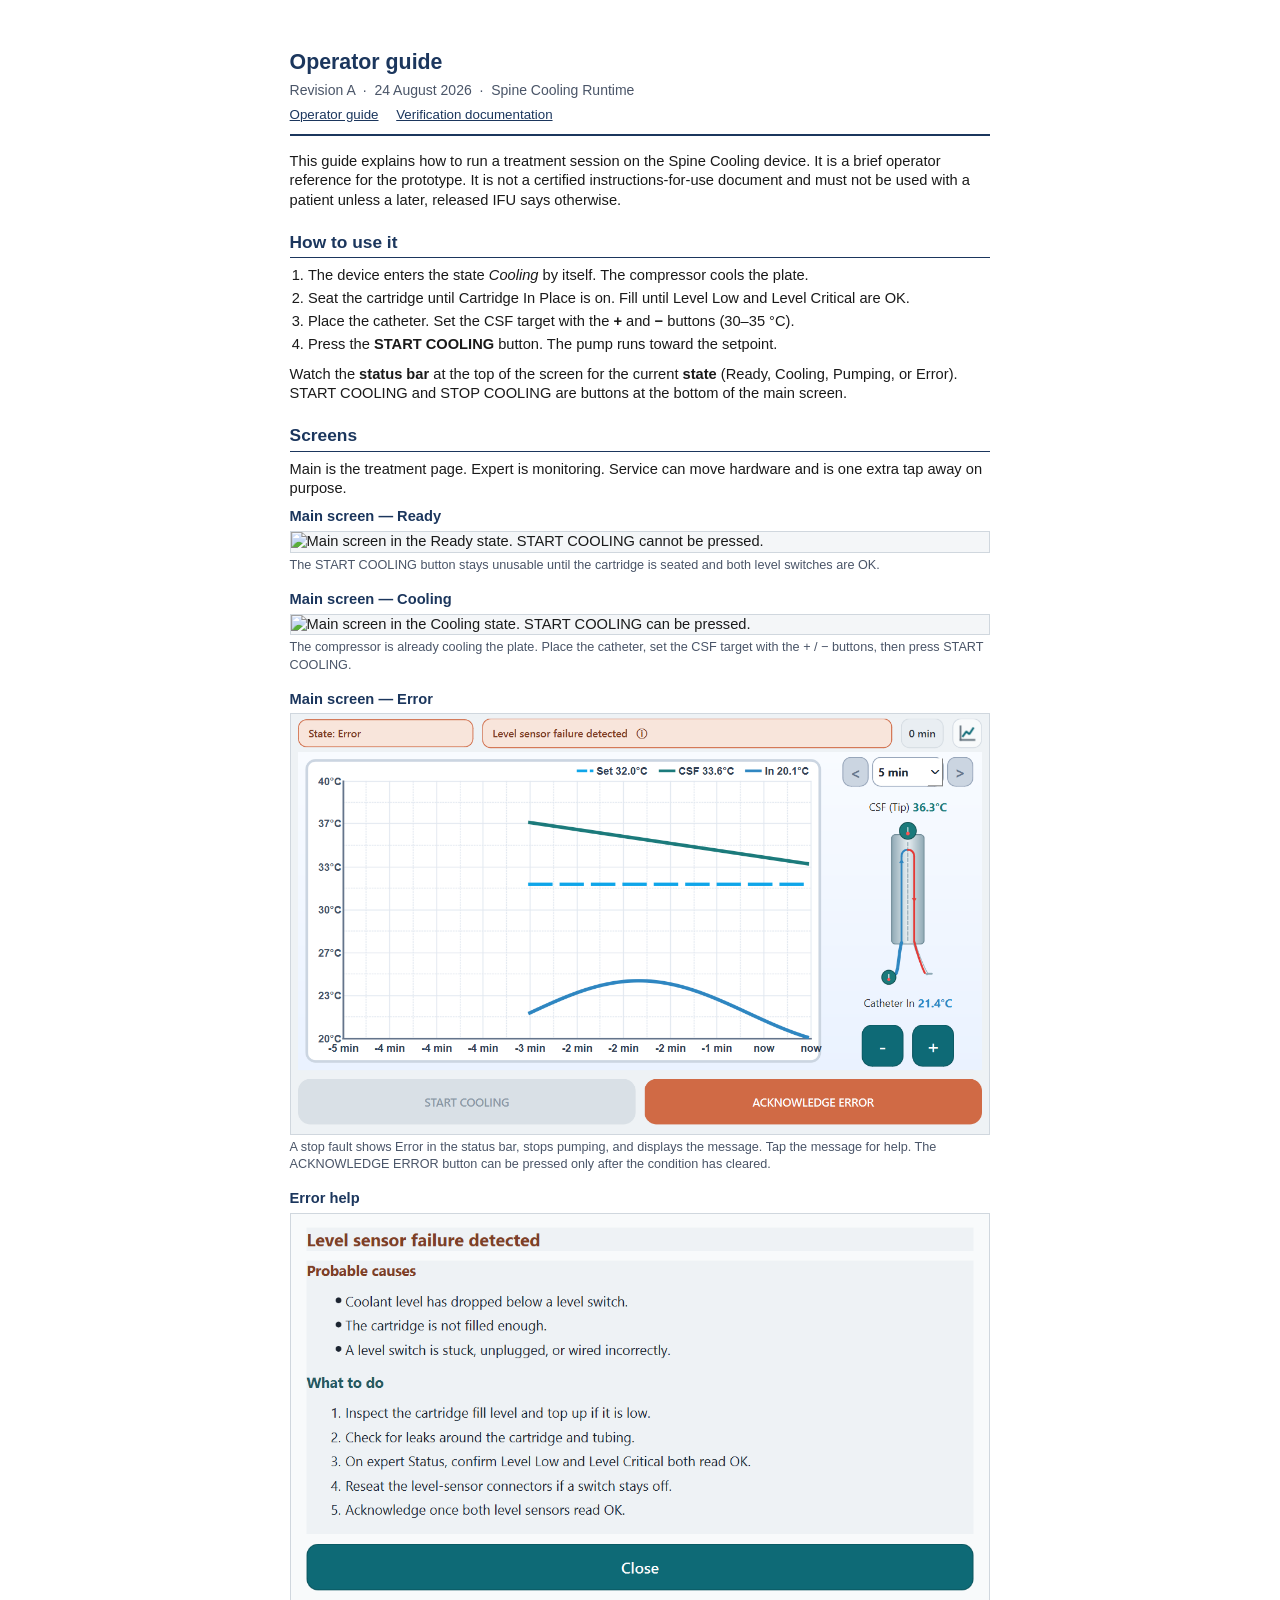
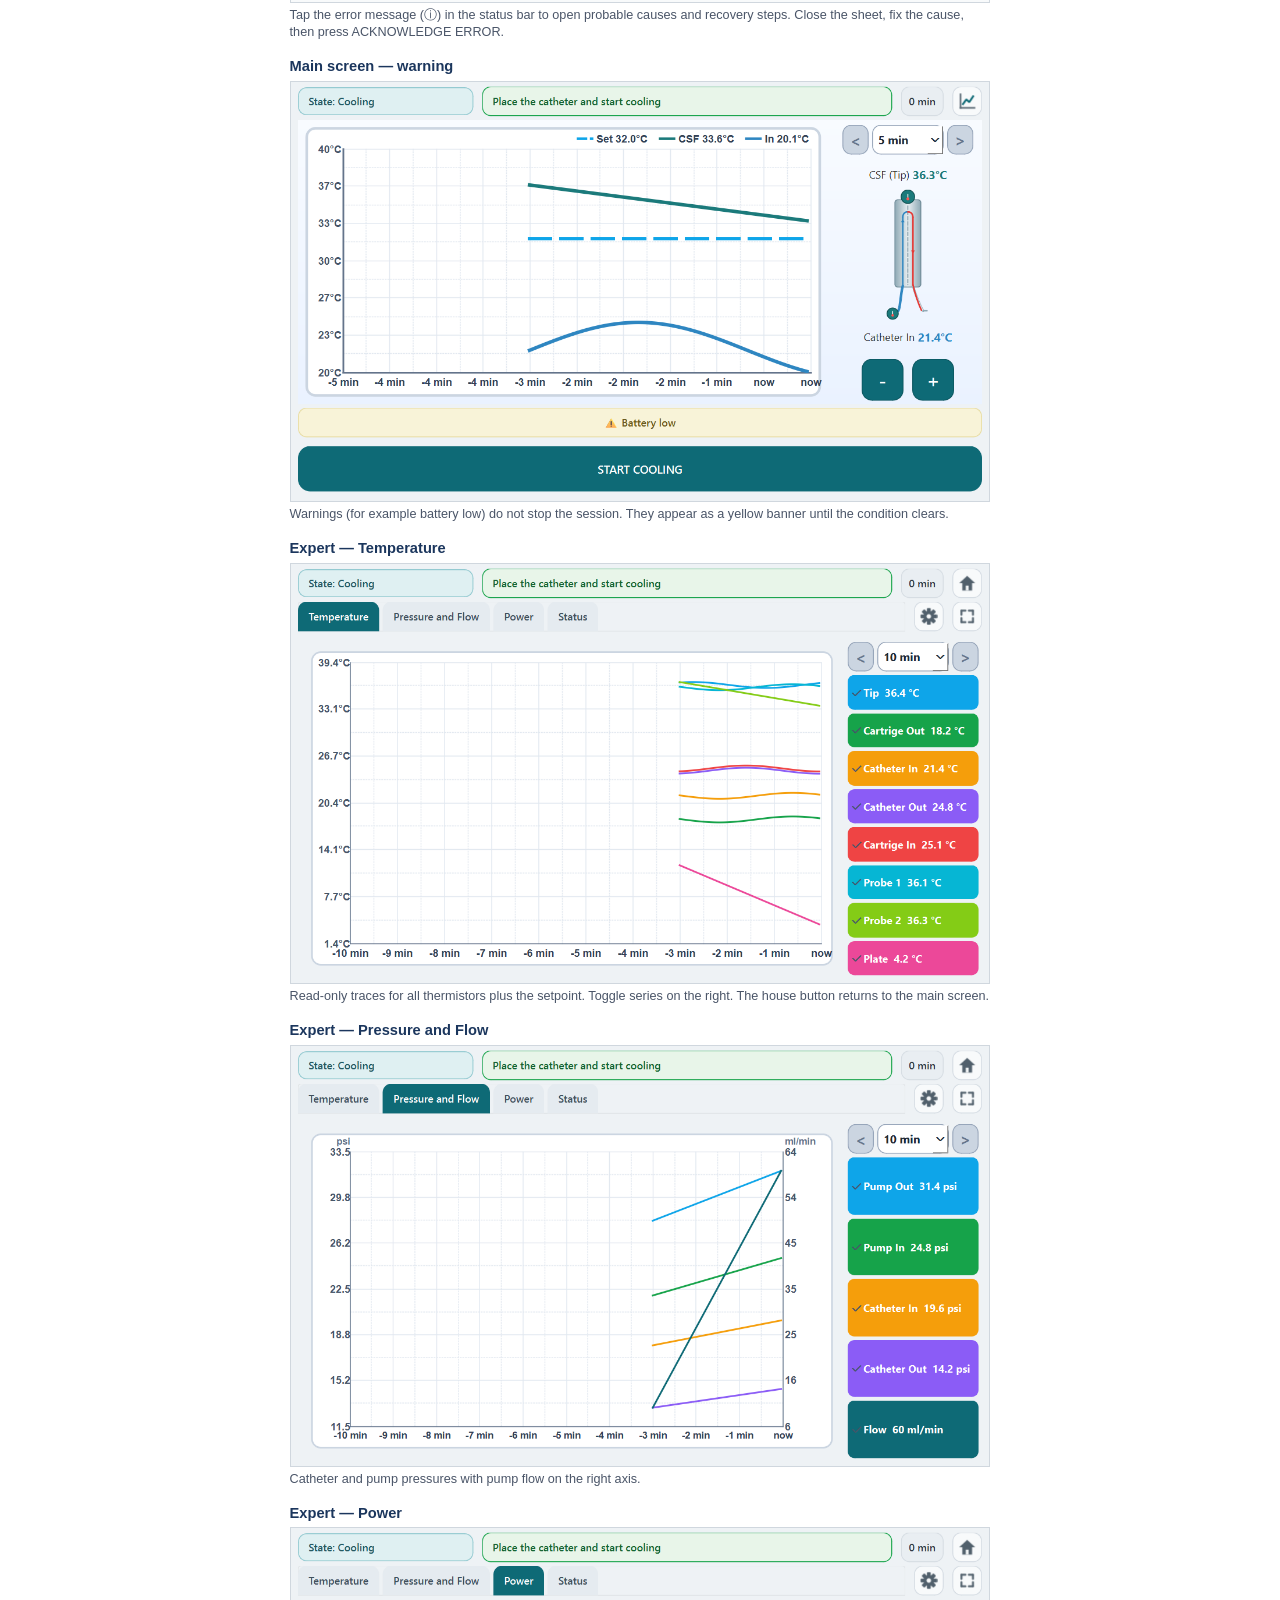
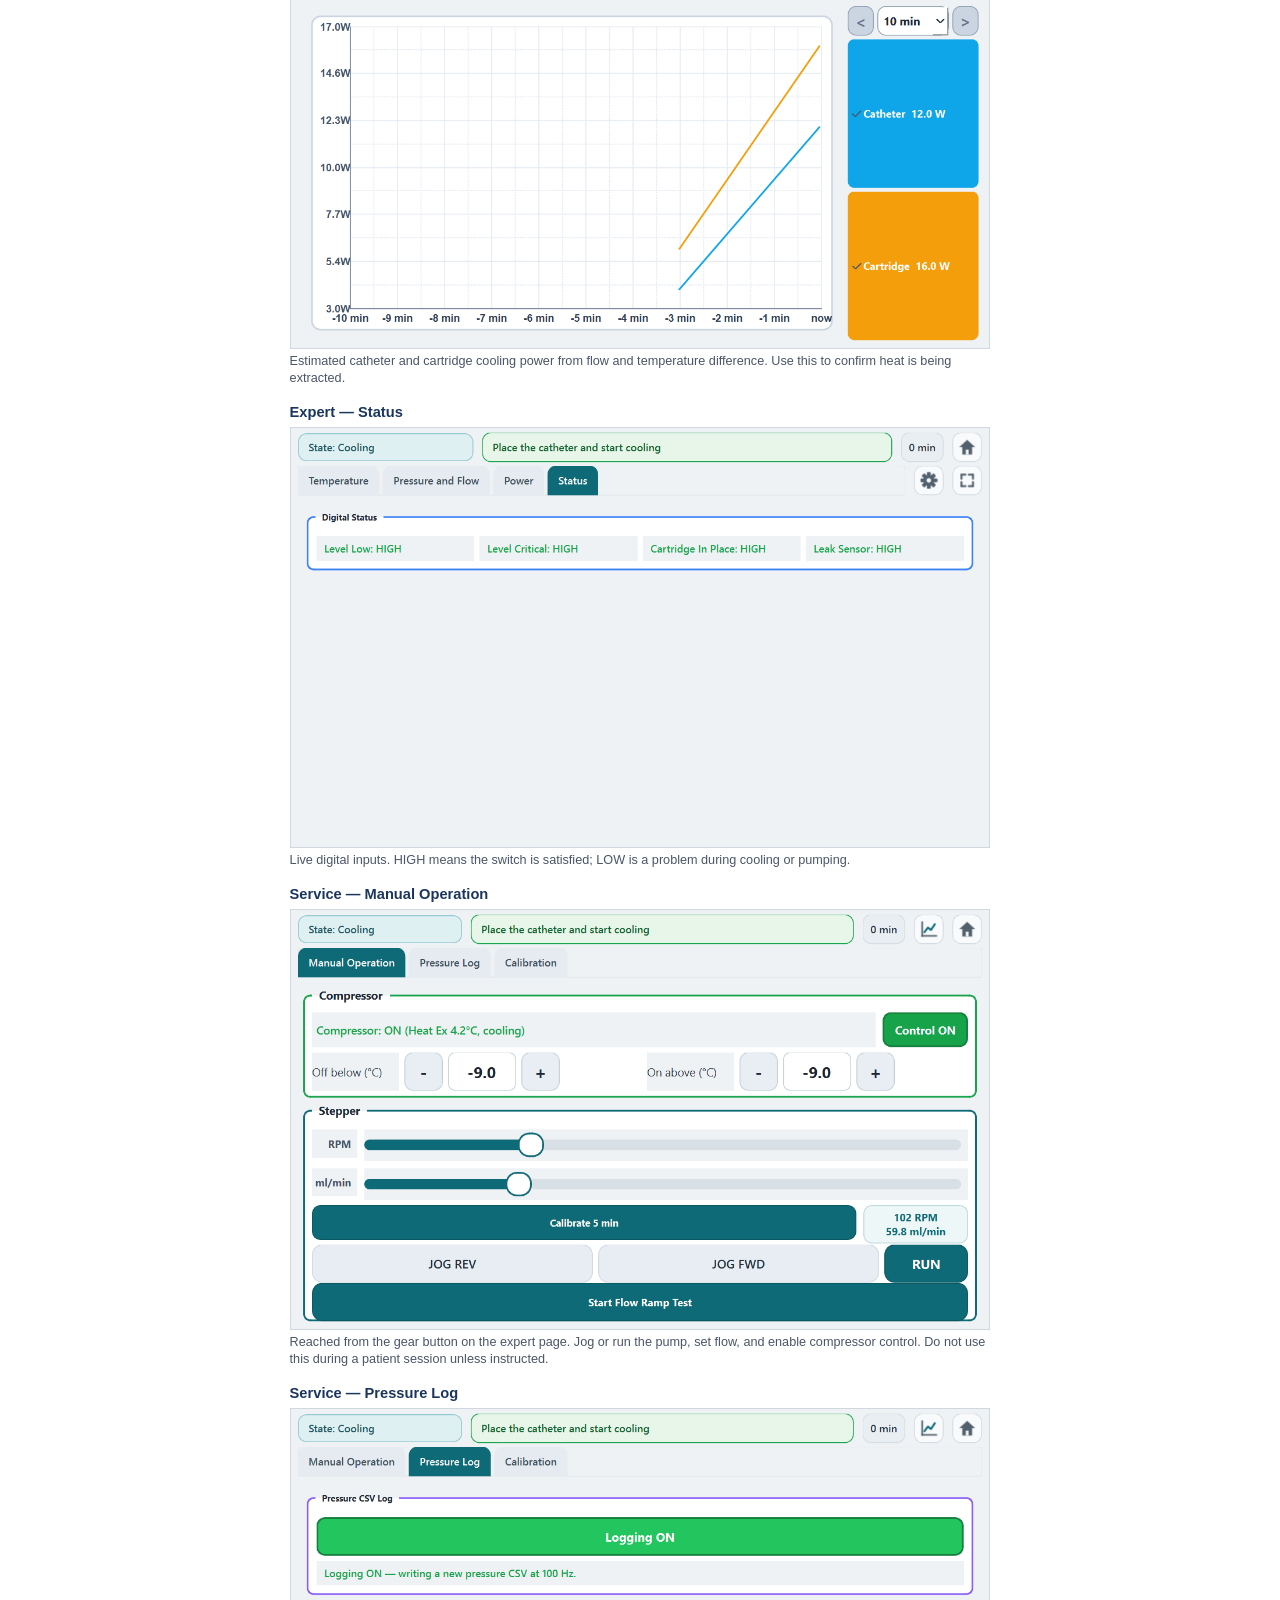
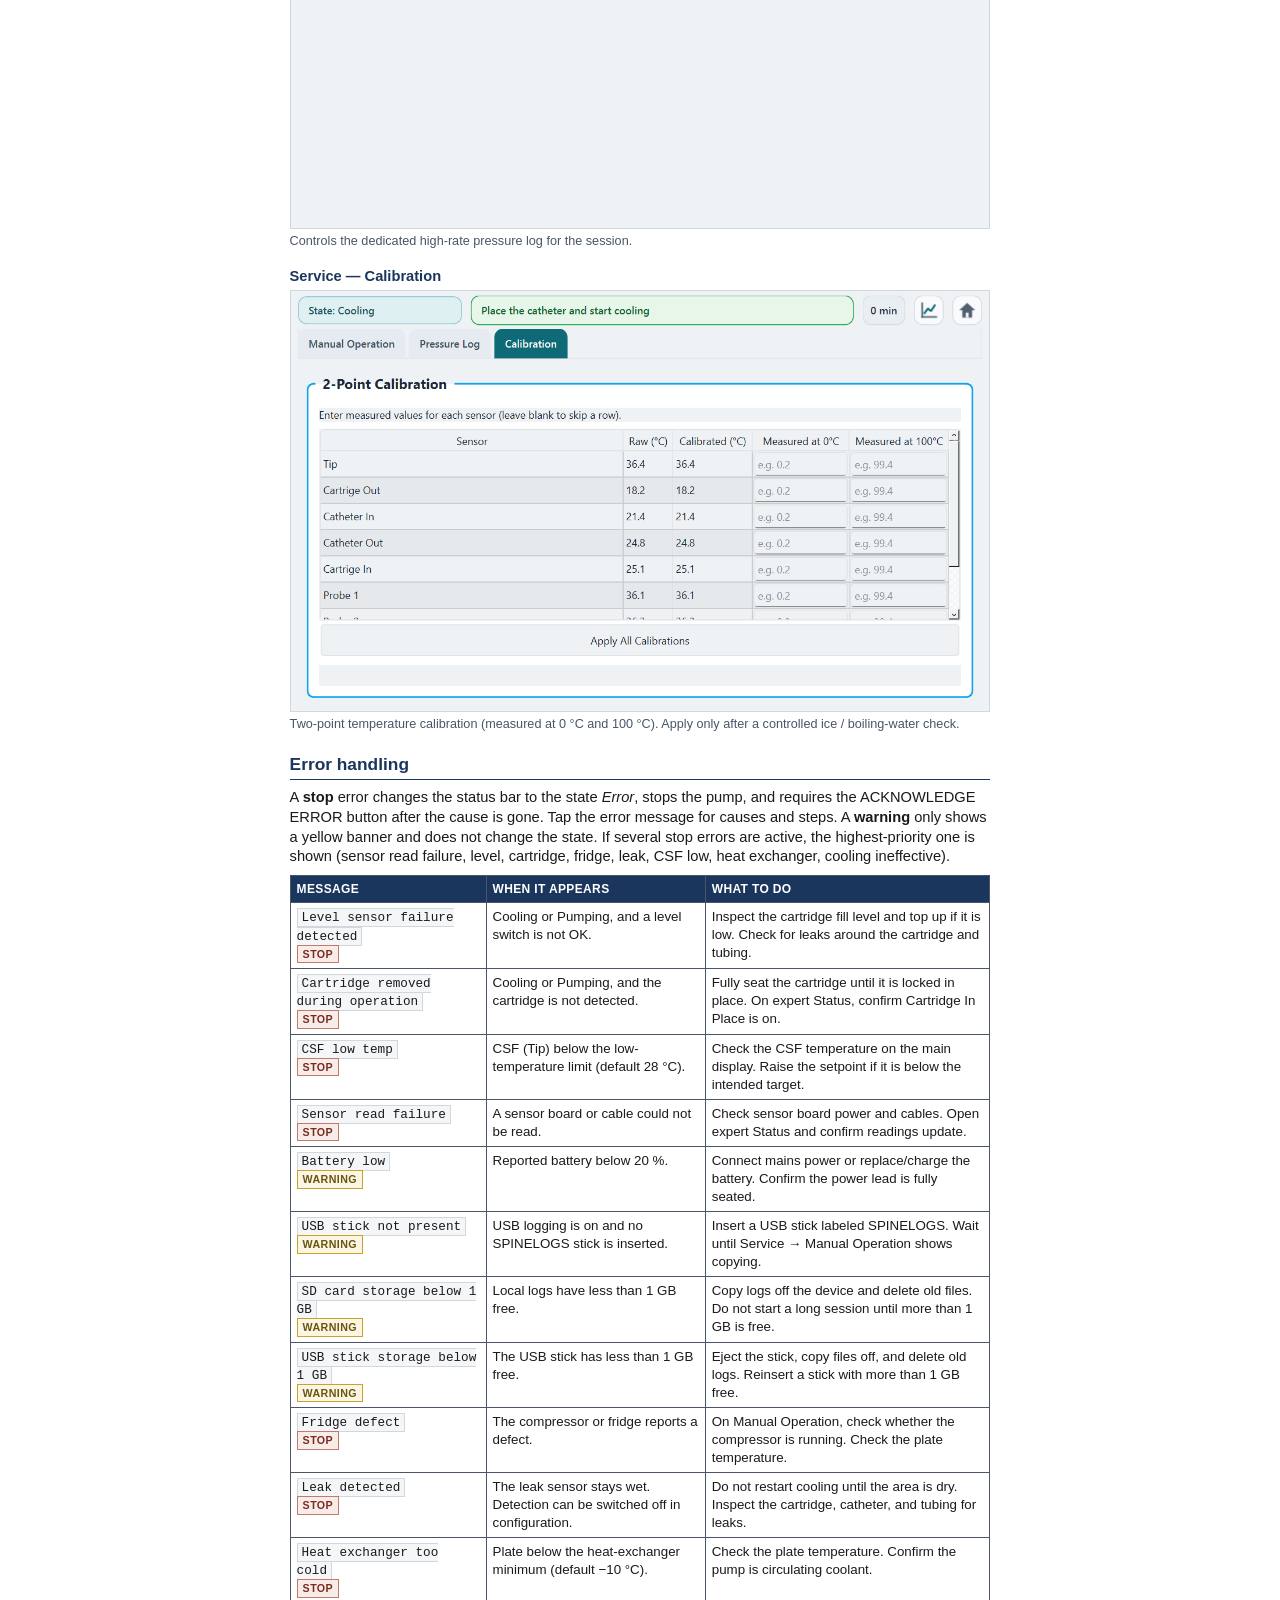
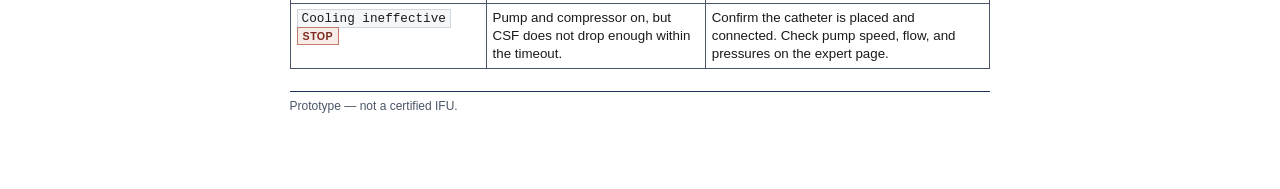
==== docs/Spine_Cooling_Operator_Guide.html @ f0c042fb "add user guide and verification test descibtion" ====
<!DOCTYPE html>
<html lang="en">
<head>
  <meta charset="utf-8" />
  <title>Operator guide — Spine Cooling Runtime</title>
  <link rel="stylesheet" href="docs.css" />
</head>
<body>
<div class="sheet">

<header>
  <h1>Operator guide</h1>
  <p>Revision A &nbsp;·&nbsp; 24 August 2026 &nbsp;·&nbsp; Spine Cooling Runtime</p>
  <nav class="docs">
    <a href="Spine_Cooling_Operator_Guide.html">Operator guide</a>
    <a href="verification/Verification_Protocol.html">Verification documentation</a>
  </nav>
</header>

<p>
  This guide explains how to run a treatment session on the Spine Cooling device.
  It is a brief operator reference for the prototype. It is not a certified instructions-for-use
  document and must not be used with a patient unless a later, released IFU says otherwise.
</p>

<h2>How to use it</h2>
<ol>
  <li>The device enters the state <em>Cooling</em> by itself. The compressor cools the plate.</li>
  <li>Seat the cartridge until Cartridge In Place is on. Fill until Level Low and Level Critical are OK.</li>
  <li>Place the catheter. Set the CSF target with the <strong>+</strong> and <strong>−</strong> buttons (30–35 °C).</li>
  <li>Press the <strong>START COOLING</strong> button. The pump runs toward the setpoint.</li>
</ol>
<p>
  Watch the <strong>status bar</strong> at the top of the screen for the current <strong>state</strong>
  (Ready, Cooling, Pumping, or Error). START COOLING and STOP COOLING are buttons at the bottom of the
  main screen.
</p>

<h2>Screens</h2>
<p>
  Main is the treatment page. Expert is monitoring. Service can move hardware and is one extra tap
  away on purpose.
</p>

<figure>
  <p class="shot-title">Main screen — Ready</p>
  <img src="screenshots/01_main_ready.png" alt="Main screen in the Ready state. START COOLING cannot be pressed." />
  <figcaption>The START COOLING button stays unusable until the cartridge is seated and both level switches are OK.</figcaption>
</figure>

<figure>
  <p class="shot-title">Main screen — Cooling</p>
  <img src="screenshots/02_main_cooling.png" alt="Main screen in the Cooling state. START COOLING can be pressed." />
  <figcaption>The compressor is already cooling the plate. Place the catheter, set the CSF target with the + / − buttons, then press START COOLING.</figcaption>
</figure>

<figure>
  <p class="shot-title">Main screen — Error</p>
  <img src="screenshots/03_main_error.png" alt="Main screen in the Error state with ACKNOWLEDGE ERROR button." />
  <figcaption>A stop fault shows Error in the status bar, stops pumping, and displays the message. Tap the message for help. The ACKNOWLEDGE ERROR button can be pressed only after the condition has cleared.</figcaption>
</figure>

<figure>
  <p class="shot-title">Error help</p>
  <img src="screenshots/04_error_help.png" alt="Help window listing probable causes and recovery steps." />
  <figcaption>Tap the error message (ⓘ) in the status bar to open probable causes and recovery steps. Close the sheet, fix the cause, then press ACKNOWLEDGE ERROR.</figcaption>
</figure>

<figure>
  <p class="shot-title">Main screen — warning</p>
  <img src="screenshots/05_main_warning.png" alt="Main screen in Cooling with a Battery low warning banner." />
  <figcaption>Warnings (for example battery low) do not stop the session. They appear as a yellow banner until the condition clears.</figcaption>
</figure>

<figure>
  <p class="shot-title">Expert — Temperature</p>
  <img src="screenshots/06_expert_temperature.png" alt="Expert Temperature tab with thermistor traces." />
  <figcaption>Read-only traces for all thermistors plus the setpoint. Toggle series on the right. The house button returns to the main screen.</figcaption>
</figure>

<figure>
  <p class="shot-title">Expert — Pressure and Flow</p>
  <img src="screenshots/07_expert_pressure.png" alt="Expert Pressure and Flow tab." />
  <figcaption>Catheter and pump pressures with pump flow on the right axis.</figcaption>
</figure>

<figure>
  <p class="shot-title">Expert — Power</p>
  <img src="screenshots/08_expert_power.png" alt="Expert Power tab showing catheter and cartridge watts." />
  <figcaption>Estimated catheter and cartridge cooling power from flow and temperature difference. Use this to confirm heat is being extracted.</figcaption>
</figure>

<figure>
  <p class="shot-title">Expert — Status</p>
  <img src="screenshots/09_expert_status.png" alt="Expert Status tab with digital inputs all HIGH." />
  <figcaption>Live digital inputs. HIGH means the switch is satisfied; LOW is a problem during cooling or pumping.</figcaption>
</figure>

<figure>
  <p class="shot-title">Service — Manual Operation</p>
  <img src="screenshots/10_service_manual.png" alt="Service Manual Operation tab with compressor and pump controls." />
  <figcaption>Reached from the gear button on the expert page. Jog or run the pump, set flow, and enable compressor control. Do not use this during a patient session unless instructed.</figcaption>
</figure>

<figure>
  <p class="shot-title">Service — Pressure Log</p>
  <img src="screenshots/11_service_pressure_log.png" alt="Service Pressure Log tab showing logging on." />
  <figcaption>Controls the dedicated high-rate pressure log for the session.</figcaption>
</figure>

<figure>
  <p class="shot-title">Service — Calibration</p>
  <img src="screenshots/12_service_calibration.png" alt="Service Calibration tab with two-point temperature table." />
  <figcaption>Two-point temperature calibration (measured at 0 °C and 100 °C). Apply only after a controlled ice / boiling-water check.</figcaption>
</figure>

<h2>Error handling</h2>
<p>
  A <strong>stop</strong> error changes the status bar to the state <em>Error</em>, stops the pump,
  and requires the ACKNOWLEDGE ERROR button after the cause is gone. Tap the error message for
  causes and steps. A <strong>warning</strong> only shows a yellow banner and does not change the
  state. If several stop errors are active, the highest-priority one is shown (sensor read failure,
  level, cartridge, fridge, leak, CSF low, heat exchanger, cooling ineffective).
</p>

<table>
  <thead>
    <tr>
      <th style="width:28%">Message</th>
      <th>When it appears</th>
      <th>What to do</th>
    </tr>
  </thead>
  <tbody>
    <tr>
      <td><span class="msg">Level sensor failure detected</span><br /><span class="badge stop">STOP</span></td>
      <td>Cooling or Pumping, and a level switch is not OK.</td>
      <td>Inspect the cartridge fill level and top up if it is low. Check for leaks around the cartridge and tubing.</td>
    </tr>
    <tr>
      <td><span class="msg">Cartridge removed during operation</span><br /><span class="badge stop">STOP</span></td>
      <td>Cooling or Pumping, and the cartridge is not detected.</td>
      <td>Fully seat the cartridge until it is locked in place. On expert Status, confirm Cartridge In Place is on.</td>
    </tr>
    <tr>
      <td><span class="msg">CSF low temp</span><br /><span class="badge stop">STOP</span></td>
      <td>CSF (Tip) below the low-temperature limit (default 28 °C).</td>
      <td>Check the CSF temperature on the main display. Raise the setpoint if it is below the intended target.</td>
    </tr>
    <tr>
      <td><span class="msg">Sensor read failure</span><br /><span class="badge stop">STOP</span></td>
      <td>A sensor board or cable could not be read.</td>
      <td>Check sensor board power and cables. Open expert Status and confirm readings update.</td>
    </tr>
    <tr>
      <td><span class="msg">Battery low</span><br /><span class="badge warn">WARNING</span></td>
      <td>Reported battery below 20 %.</td>
      <td>Connect mains power or replace/charge the battery. Confirm the power lead is fully seated.</td>
    </tr>
    <tr>
      <td><span class="msg">USB stick not present</span><br /><span class="badge warn">WARNING</span></td>
      <td>USB logging is on and no SPINELOGS stick is inserted.</td>
      <td>Insert a USB stick labeled SPINELOGS. Wait until Service → Manual Operation shows copying.</td>
    </tr>
    <tr>
      <td><span class="msg">SD card storage below 1 GB</span><br /><span class="badge warn">WARNING</span></td>
      <td>Local logs have less than 1 GB free.</td>
      <td>Copy logs off the device and delete old files. Do not start a long session until more than 1 GB is free.</td>
    </tr>
    <tr>
      <td><span class="msg">USB stick storage below 1 GB</span><br /><span class="badge warn">WARNING</span></td>
      <td>The USB stick has less than 1 GB free.</td>
      <td>Eject the stick, copy files off, and delete old logs. Reinsert a stick with more than 1 GB free.</td>
    </tr>
    <tr>
      <td><span class="msg">Fridge defect</span><br /><span class="badge stop">STOP</span></td>
      <td>The compressor or fridge reports a defect.</td>
      <td>On Manual Operation, check whether the compressor is running. Check the plate temperature.</td>
    </tr>
    <tr>
      <td><span class="msg">Leak detected</span><br /><span class="badge stop">STOP</span></td>
      <td>The leak sensor stays wet. Detection can be switched off in configuration.</td>
      <td>Do not restart cooling until the area is dry. Inspect the cartridge, catheter, and tubing for leaks.</td>
    </tr>
    <tr>
      <td><span class="msg">Heat exchanger too cold</span><br /><span class="badge stop">STOP</span></td>
      <td>Plate below the heat-exchanger minimum (default −10 °C).</td>
      <td>Check the plate temperature. Confirm the pump is circulating coolant.</td>
    </tr>
    <tr>
      <td><span class="msg">Cooling ineffective</span><br /><span class="badge stop">STOP</span></td>
      <td>Pump and compressor on, but CSF does not drop enough within the timeout.</td>
      <td>Confirm the catheter is placed and connected. Check pump speed, flow, and pressures on the expert page.</td>
    </tr>
  </tbody>
</table>

<p class="foot">Prototype — not a certified IFU.</p>

</div>
</body>
</html>
---- docs/docs.css ----
:root {
  --navy: #1b365d;
  --line: #4a5568;
  --wash: #f4f6f8;
  --muted: #4a5568;
  --rule: #d0d7de;
}

* { box-sizing: border-box; }

html, body {
  margin: 0;
  padding: 0;
  color: #1a1a1a;
  font-family: "Calibri", "Segoe UI", Arial, Helvetica, sans-serif;
  font-size: 11pt;
  line-height: 1.35;
  background: #fff;
}

.sheet {
  max-width: 8.5in;
  margin: 0 auto;
  padding: 0.5in 0.6in 0.7in;
}

header {
  border-bottom: 2px solid var(--navy);
  padding-bottom: 10px;
  margin-bottom: 16px;
}

header h1 {
  margin: 0 0 4px;
  font-size: 16pt;
  color: var(--navy);
  font-weight: 700;
}

header p { margin: 0; color: var(--muted); font-size: 10.5pt; }

nav.docs {
  margin: 6px 0 0;
  font-size: 10pt;
}

nav.docs a { margin-right: 14px; }

h2 {
  color: var(--navy);
  font-size: 13pt;
  border-bottom: 1px solid var(--navy);
  padding-bottom: 3px;
  margin: 20px 0 8px;
  page-break-after: avoid;
}

h2.case { page-break-before: always; }

h3 {
  color: var(--navy);
  font-size: 11.5pt;
  margin: 14px 0 6px;
  page-break-after: avoid;
}

p { margin: 0 0 8px; }
ul, ol { margin: 0 0 10px; padding-left: 1.25em; }
li { margin-bottom: 3px; }
a { color: var(--navy); }

table {
  width: 100%;
  border-collapse: collapse;
  margin: 0 0 12px;
  font-size: 10pt;
}

th, td {
  border: 1px solid var(--line);
  padding: 5px 6px;
  vertical-align: top;
  text-align: left;
}

th {
  background: var(--navy);
  color: #fff;
  font-weight: 600;
  font-size: 9pt;
  text-transform: uppercase;
  letter-spacing: 0.03em;
}

tr { page-break-inside: avoid; }

.box {
  display: inline-block;
  width: 11px;
  height: 11px;
  border: 1.4px solid #1a1a1a;
  margin: 0 3px -1px 0;
  background: #fff;
}

.pf { white-space: nowrap; }
.pf .box { margin-left: 8px; }
.pf .box:first-child { margin-left: 0; }

.mono, .msg {
  font-family: "Consolas", "Courier New", monospace;
  font-size: 9.5pt;
}

.msg {
  background: var(--wash);
  padding: 1px 4px;
  border: 1px solid var(--rule);
}

.meta {
  display: grid;
  grid-template-columns: 1fr 1fr;
  border: 1px solid var(--line);
  margin-bottom: 12px;
}

.meta label {
  display: grid;
  grid-template-columns: 1.4in 1fr;
  border-bottom: 1px solid var(--rule);
  font-size: 10pt;
}

.meta label:nth-last-child(-n+2) { border-bottom: 0; }

.meta span {
  background: var(--wash);
  padding: 5px 7px;
  font-weight: 600;
  color: var(--navy);
  border-right: 1px solid var(--rule);
}

.meta i {
  font-style: normal;
  padding: 5px 7px;
  min-height: 1.5em;
}

.sig {
  display: grid;
  grid-template-columns: 1.5fr 0.8fr 1.1fr;
  gap: 16px;
  margin-top: 8px;
}

.sig .line {
  border-top: 1px solid #1a1a1a;
  margin-top: 28px;
  padding-top: 4px;
  font-size: 9pt;
  color: var(--muted);
}

.lines {
  border: 1px solid var(--line);
  min-height: 2.6em;
  margin-bottom: 12px;
}

figure {
  margin: 0 0 16px;
  page-break-inside: avoid;
}

figure img {
  display: block;
  width: 100%;
  height: auto;
  border: 1px solid var(--rule);
  background: var(--wash);
}

figcaption {
  color: var(--muted);
  font-size: 9.5pt;
  margin-top: 4px;
}

.shot-title {
  color: var(--navy);
  font-size: 11pt;
  font-weight: 700;
  margin: 0 0 4px;
}

.badge {
  display: inline-block;
  font-size: 8pt;
  font-weight: 700;
  letter-spacing: 0.04em;
  padding: 1px 5px;
  border: 1px solid var(--line);
  color: var(--navy);
  background: var(--wash);
}

.badge.stop {
  color: #7a2a1f;
  border-color: #c47a6a;
  background: #f8ece9;
}

.badge.warn {
  color: #6b5410;
  border-color: #c9a227;
  background: #fbf6e4;
}

.foot {
  margin-top: 22px;
  border-top: 1px solid var(--navy);
  padding-top: 6px;
  font-size: 9pt;
  color: var(--muted);
}

@media print {
  .sheet { max-width: none; padding: 0; }
  a { color: inherit; }
  nav.docs { display: none; }
  h2, h3, figure { page-break-after: avoid; }
  h2.case { page-break-before: always; }
}

@page {
  size: letter;
  margin: 0.6in;
}
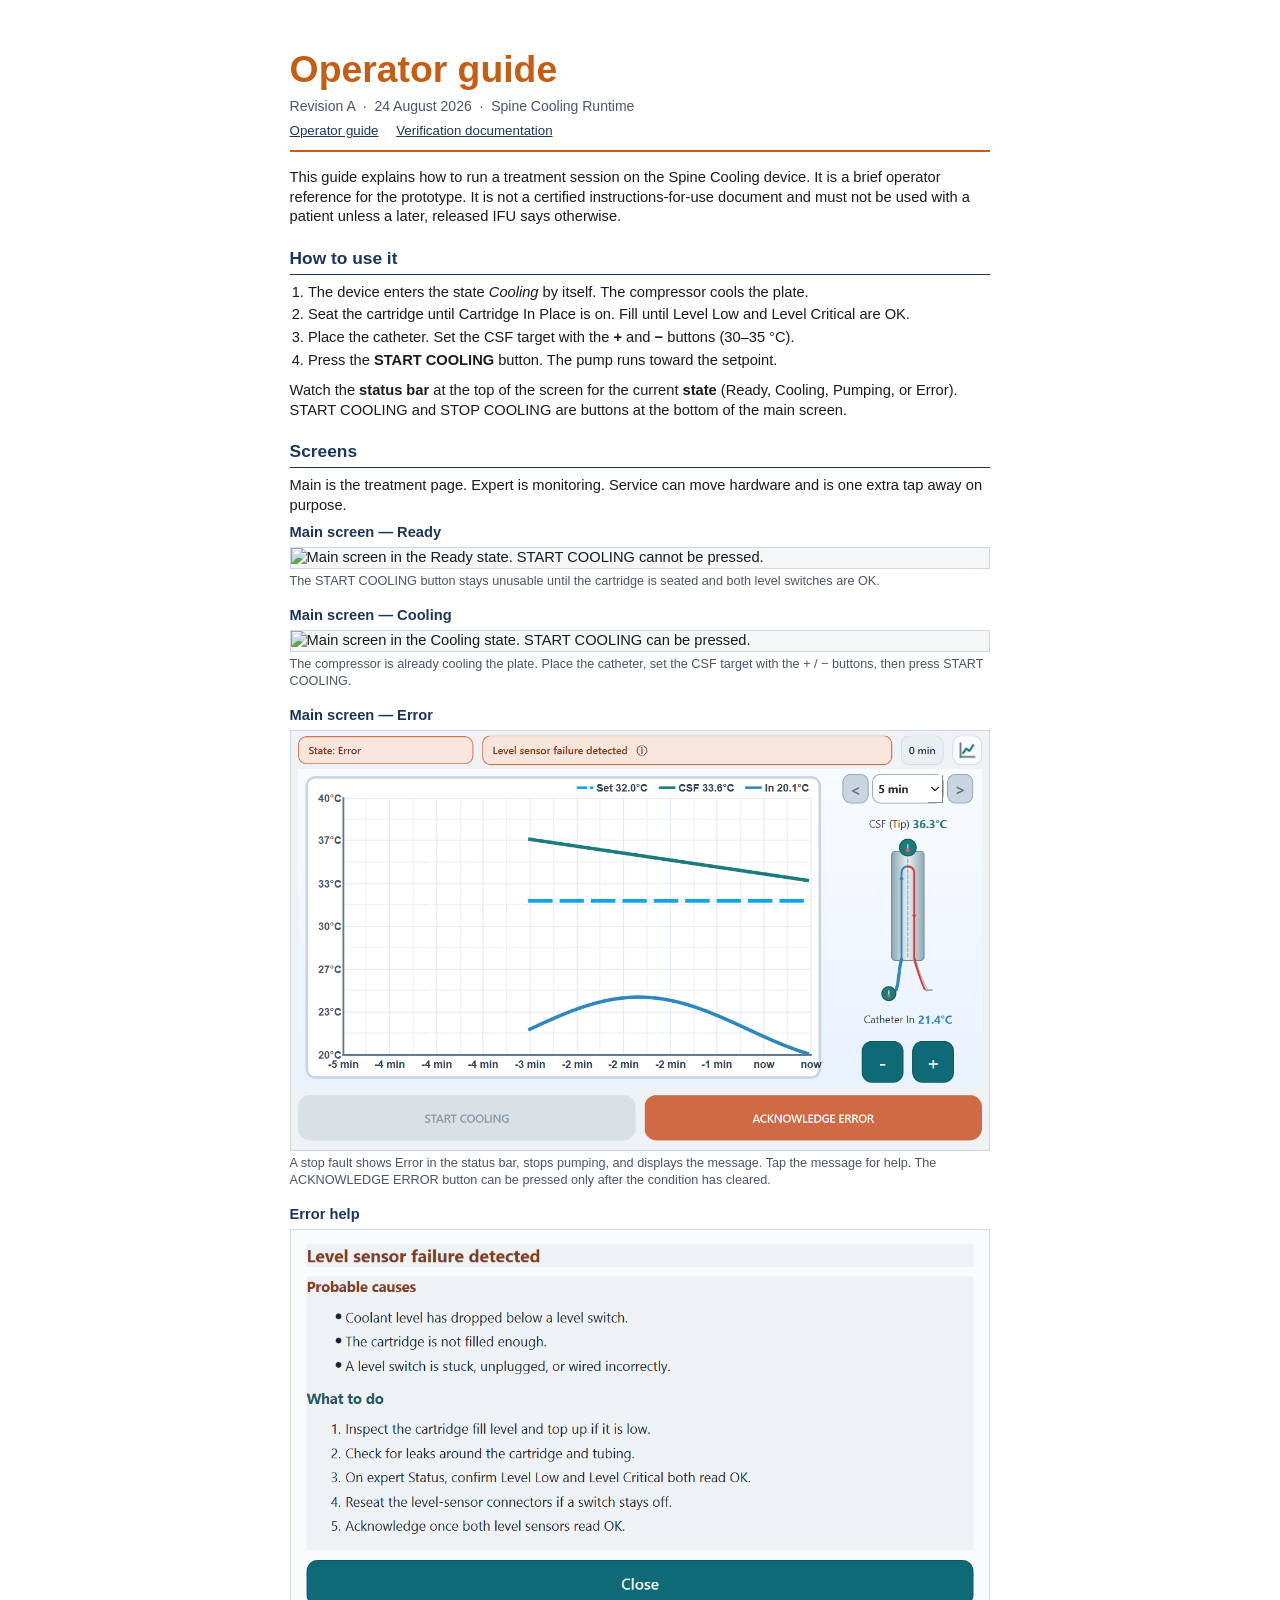
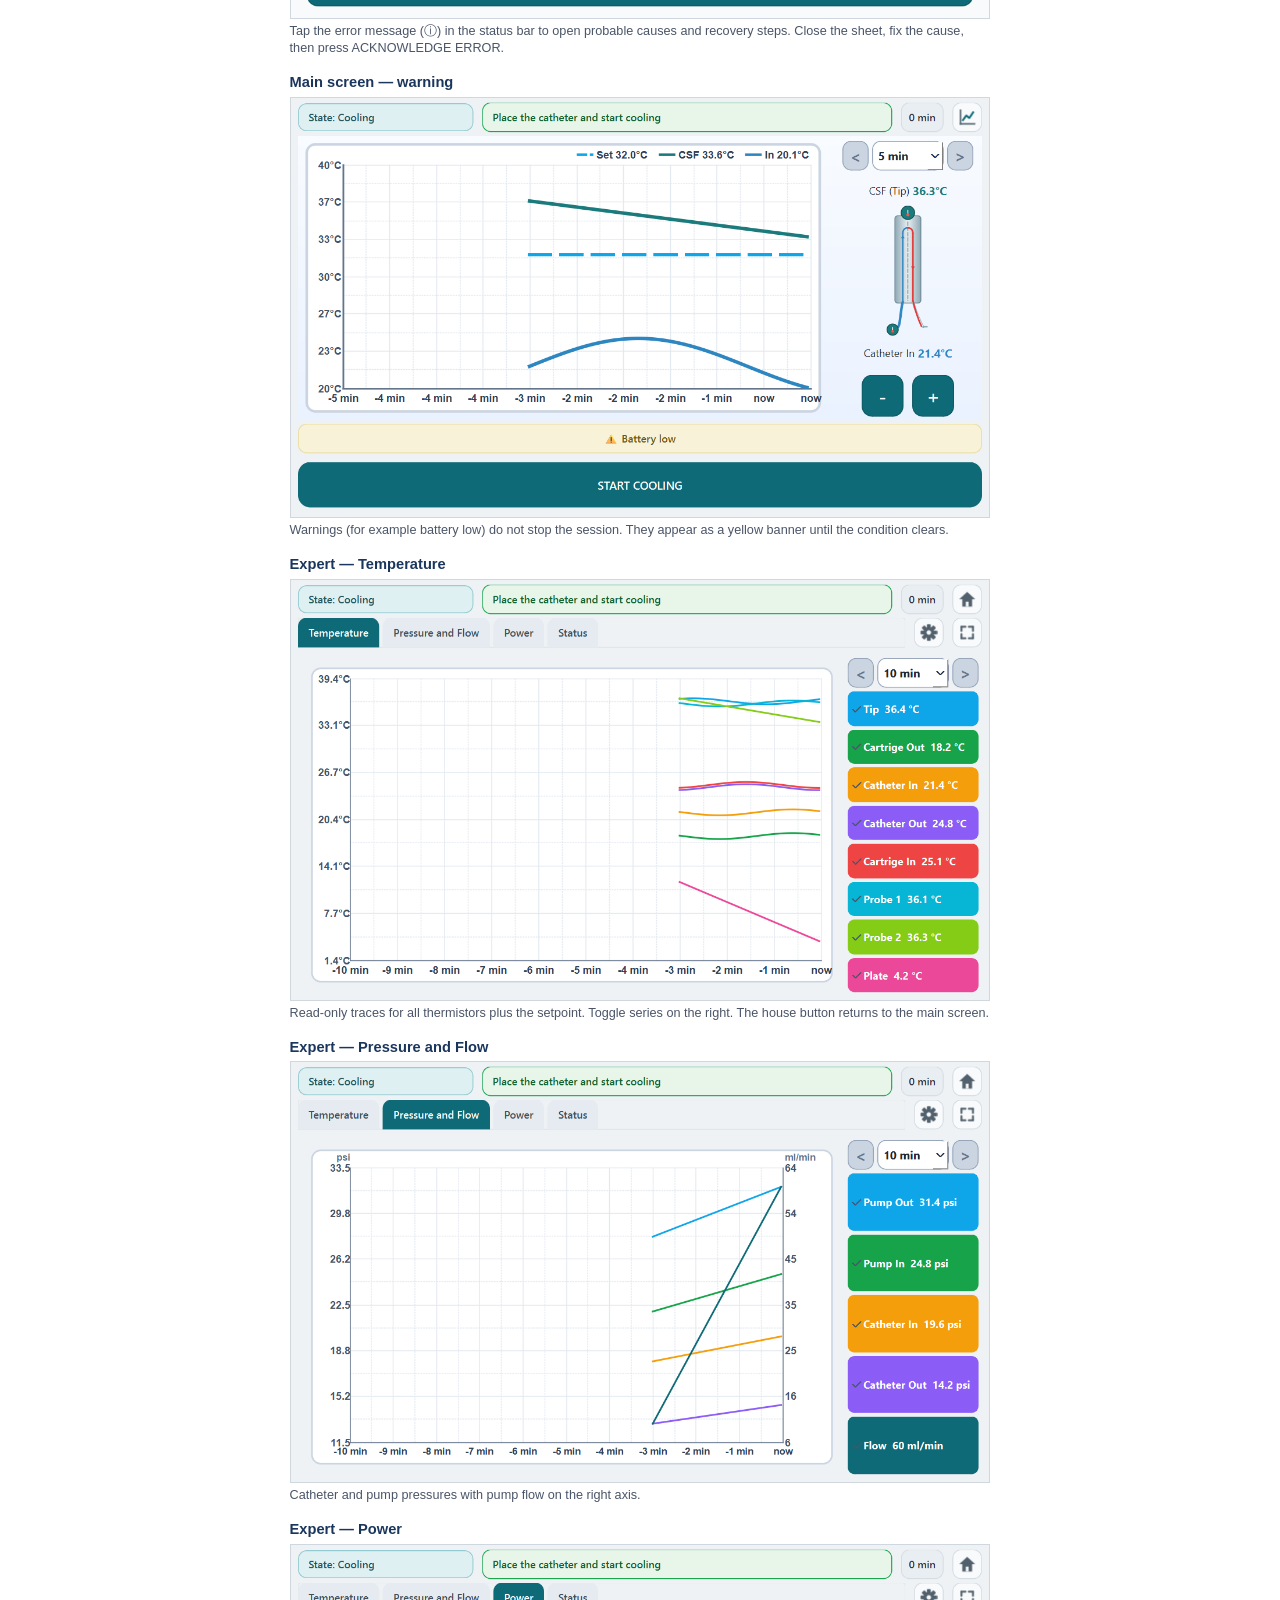
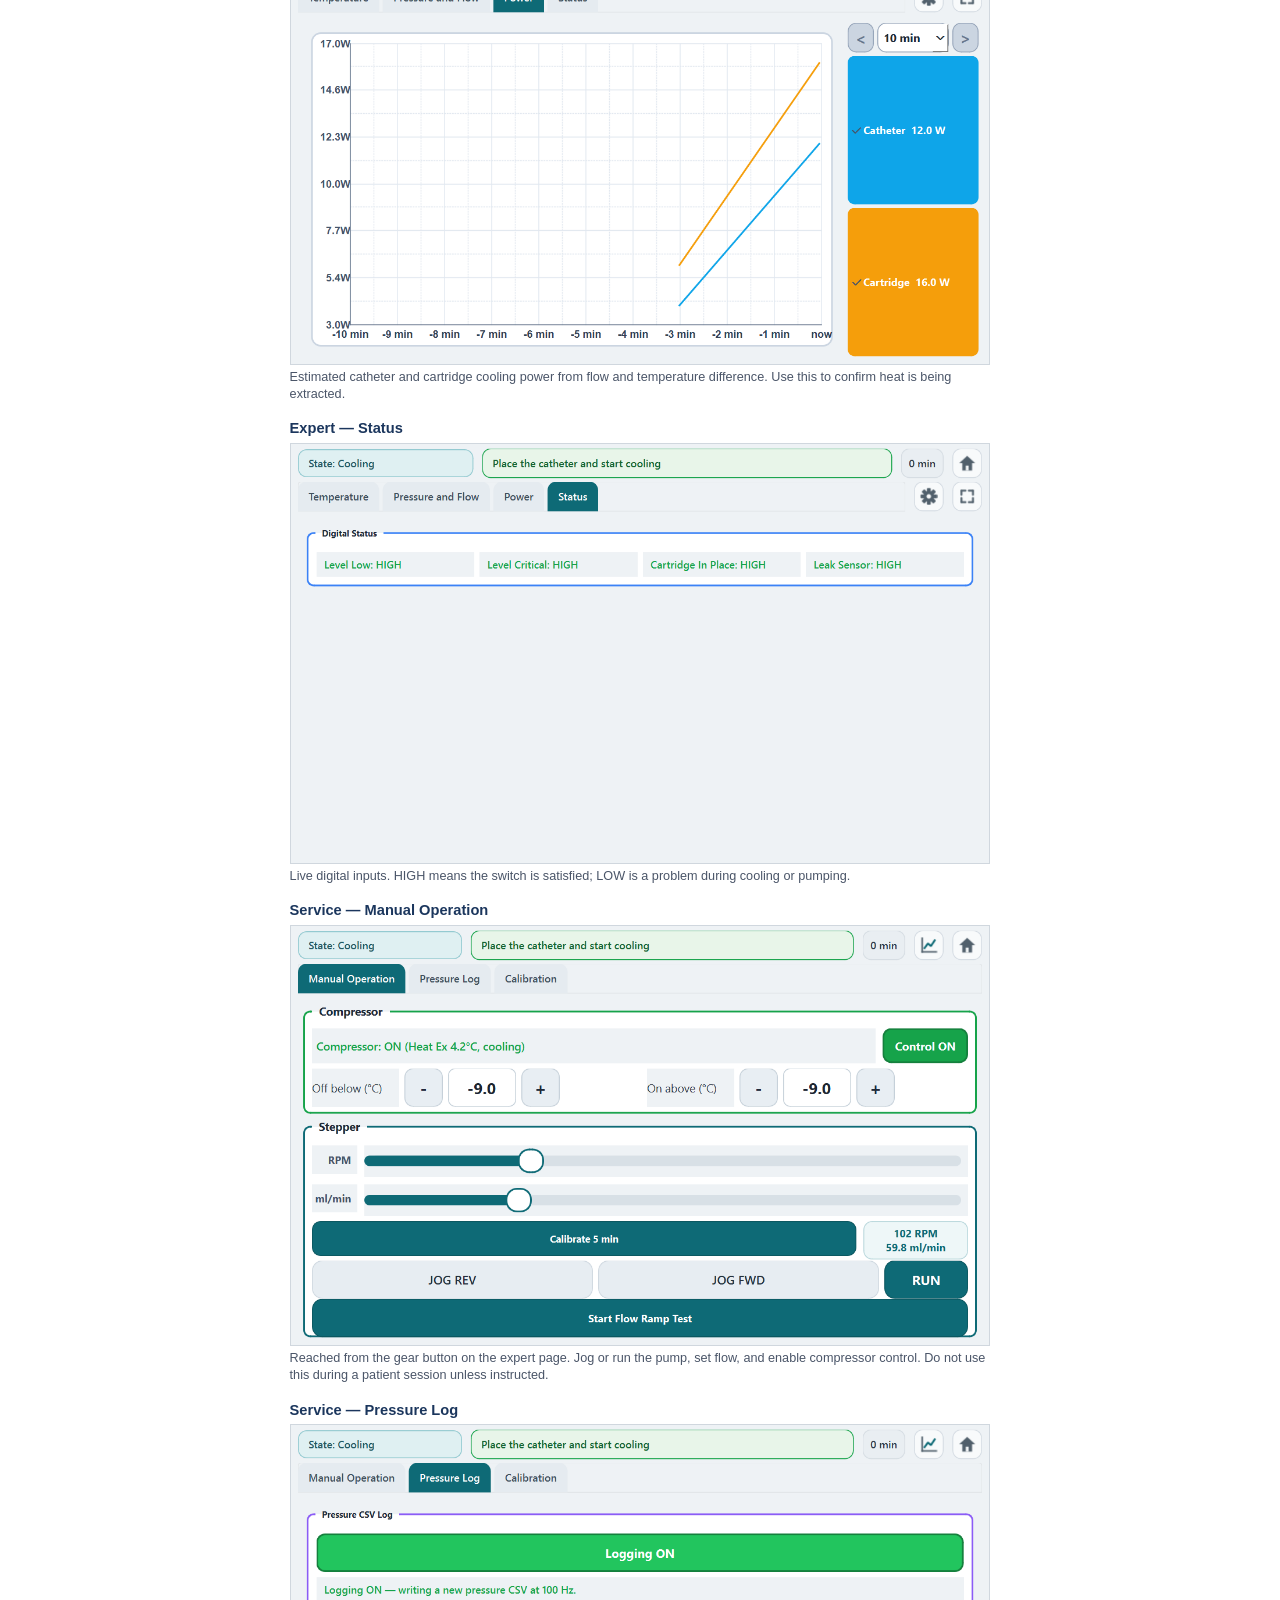
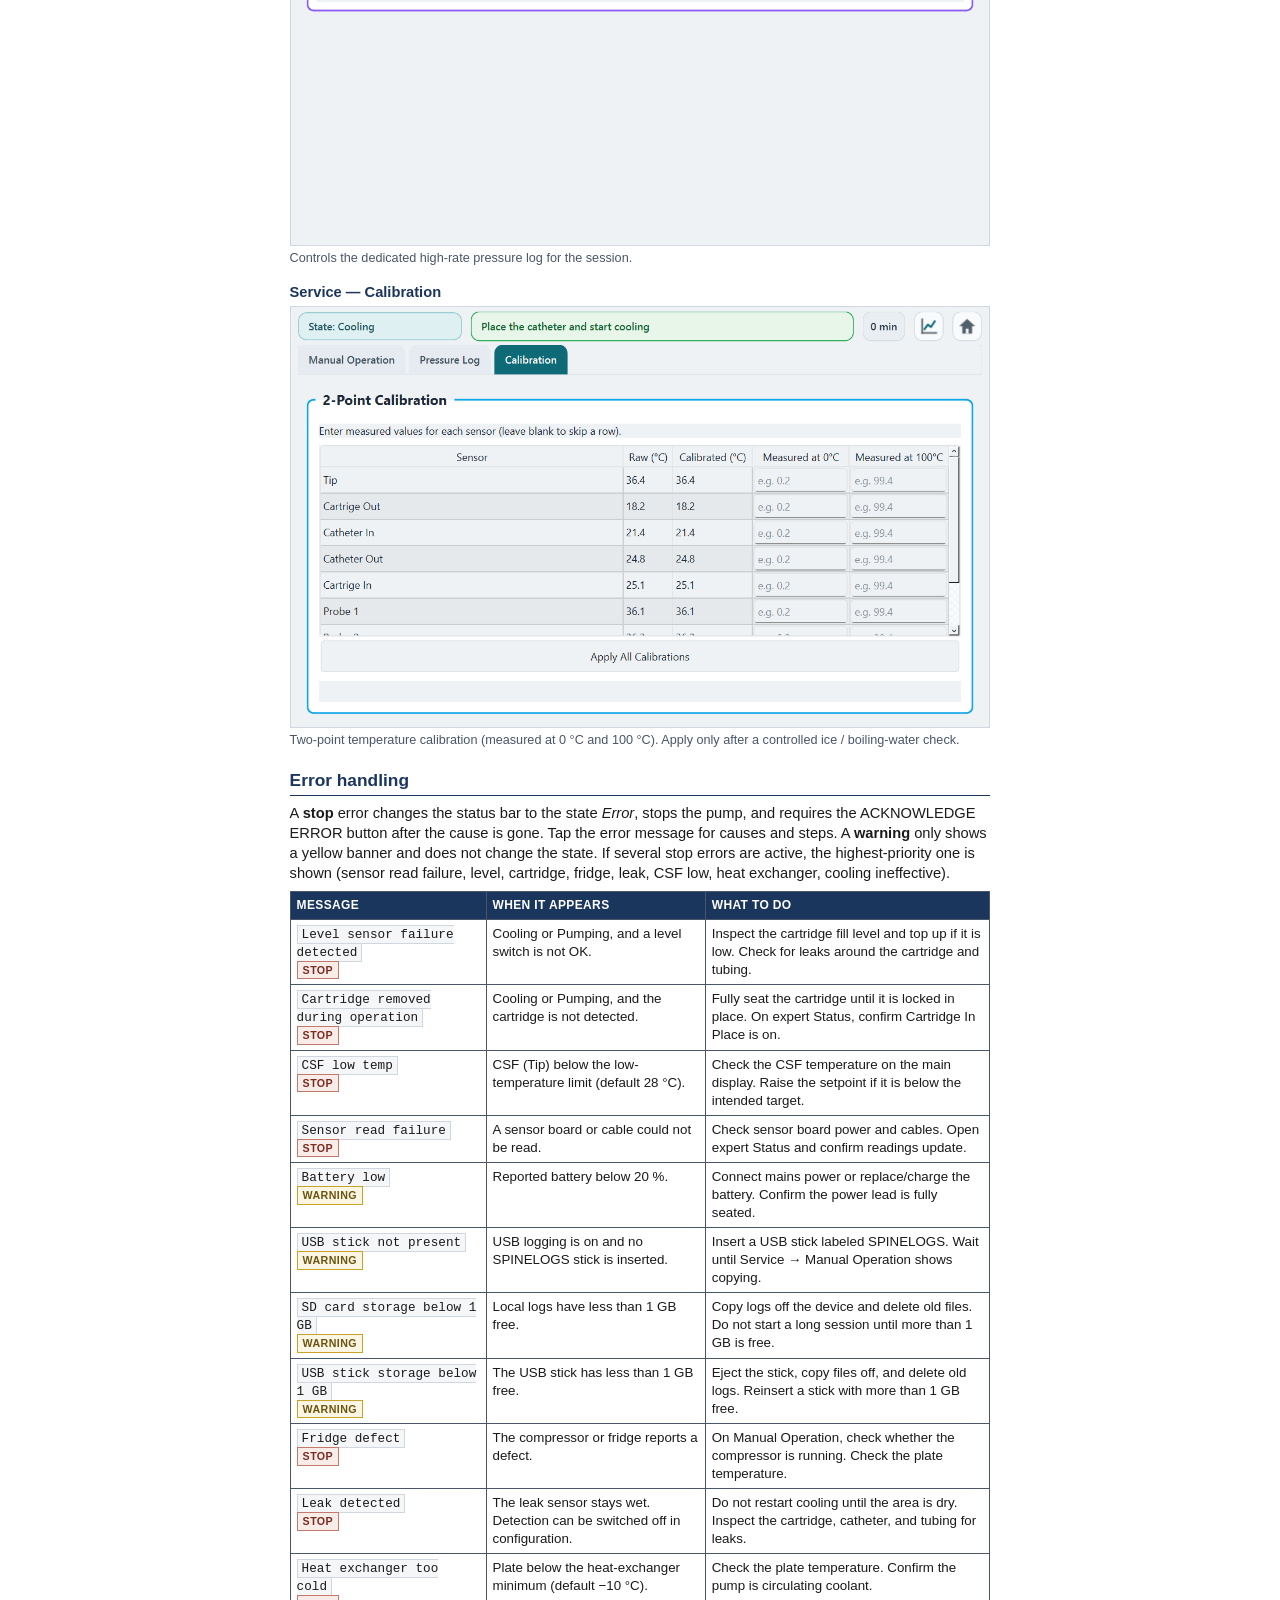
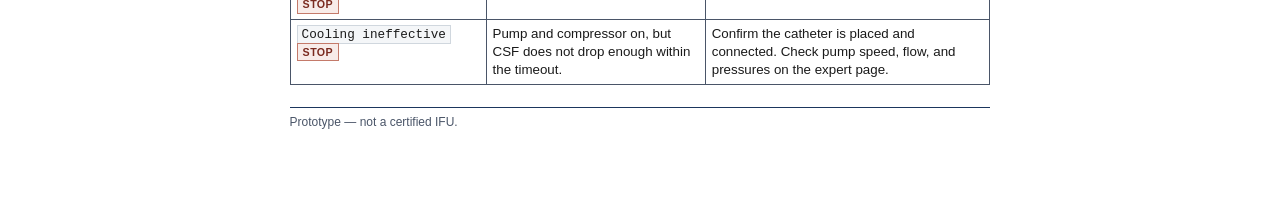
==== commit f4b95a31: "add some skill for renaming the temp seosnrs, improve documentation" ====
--- a/docs/Spine_Cooling_Operator_Guide.html
+++ b/docs/Spine_Cooling_Operator_Guide.html
@@ -5,7 +5,7 @@
   <title>Operator guide — Spine Cooling Runtime</title>
   <link rel="stylesheet" href="docs.css" />
 </head>
-<body>
+<body class="doc-operator">
 <div class="sheet">
 
 <header>
--- a/docs/docs.css
+++ b/docs/docs.css
@@ -4,6 +4,8 @@
   --wash: #f4f6f8;
   --muted: #4a5568;
   --rule: #d0d7de;
+  --orange: #c65d12;
+  --celadon: #3d8a78;
 }
 
 * { box-sizing: border-box; }
@@ -31,10 +33,27 @@
 }
 
 header h1 {
-  margin: 0 0 4px;
-  font-size: 16pt;
+  margin: 0 0 6px;
+  font-size: 28pt;
+  line-height: 1.15;
   color: var(--navy);
   font-weight: 700;
+}
+
+body.doc-operator header {
+  border-bottom-color: var(--orange);
+}
+
+body.doc-operator header h1 {
+  color: var(--orange);
+}
+
+body.doc-verification header {
+  border-bottom-color: var(--celadon);
+}
+
+body.doc-verification header h1 {
+  color: var(--celadon);
 }
 
 header p { margin: 0; color: var(--muted); font-size: 10.5pt; }
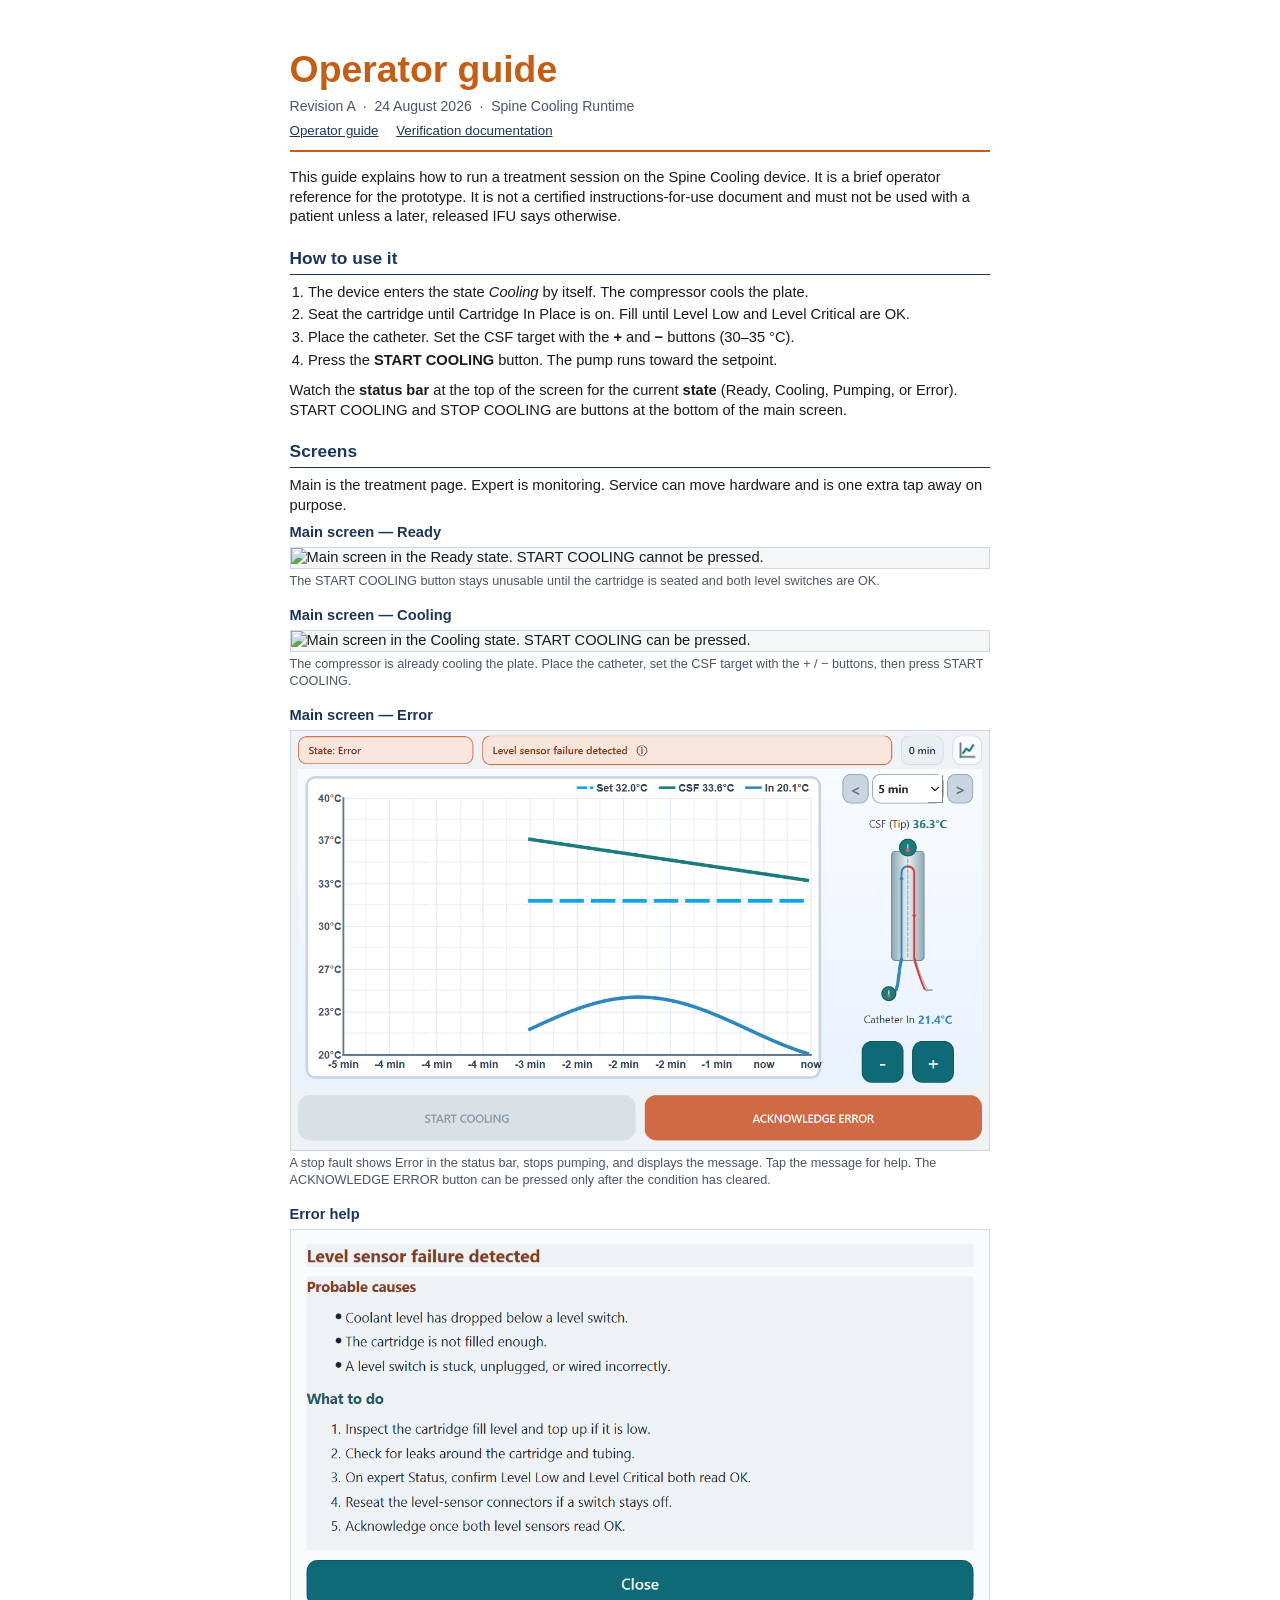
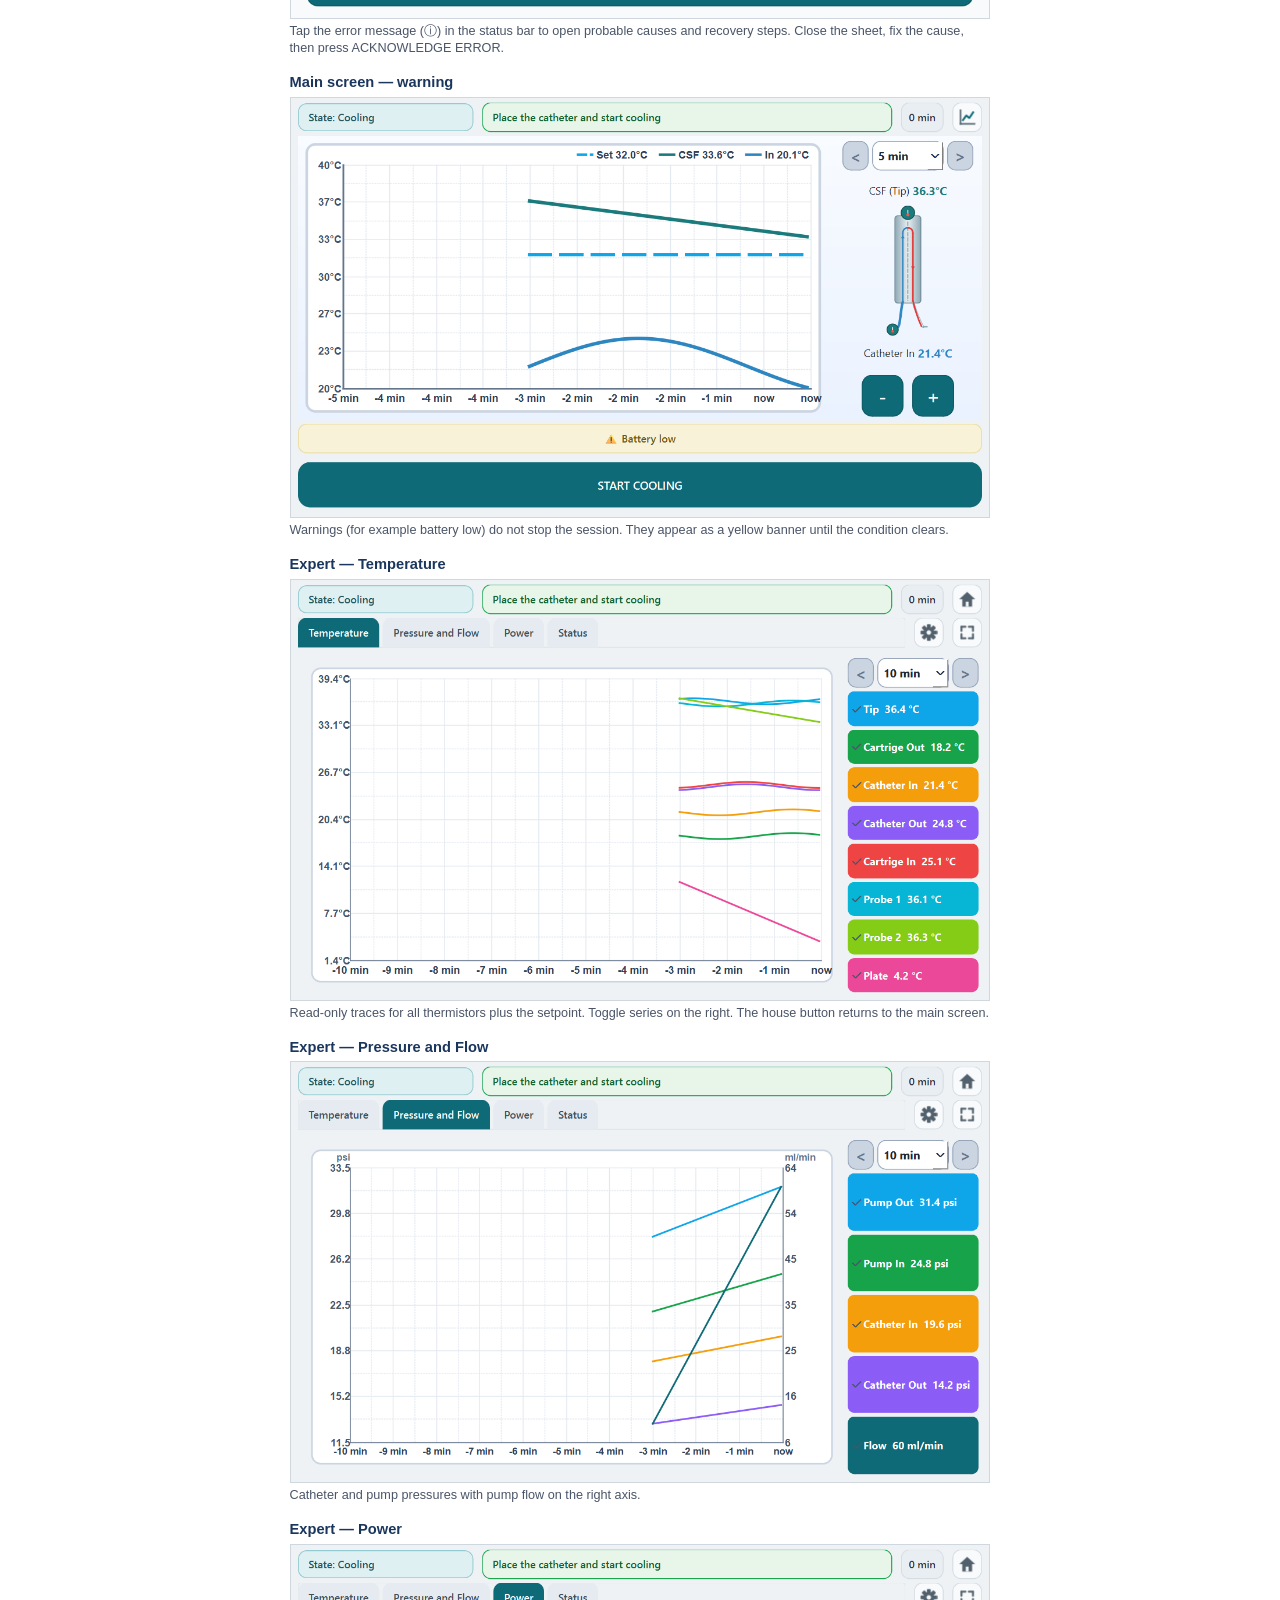
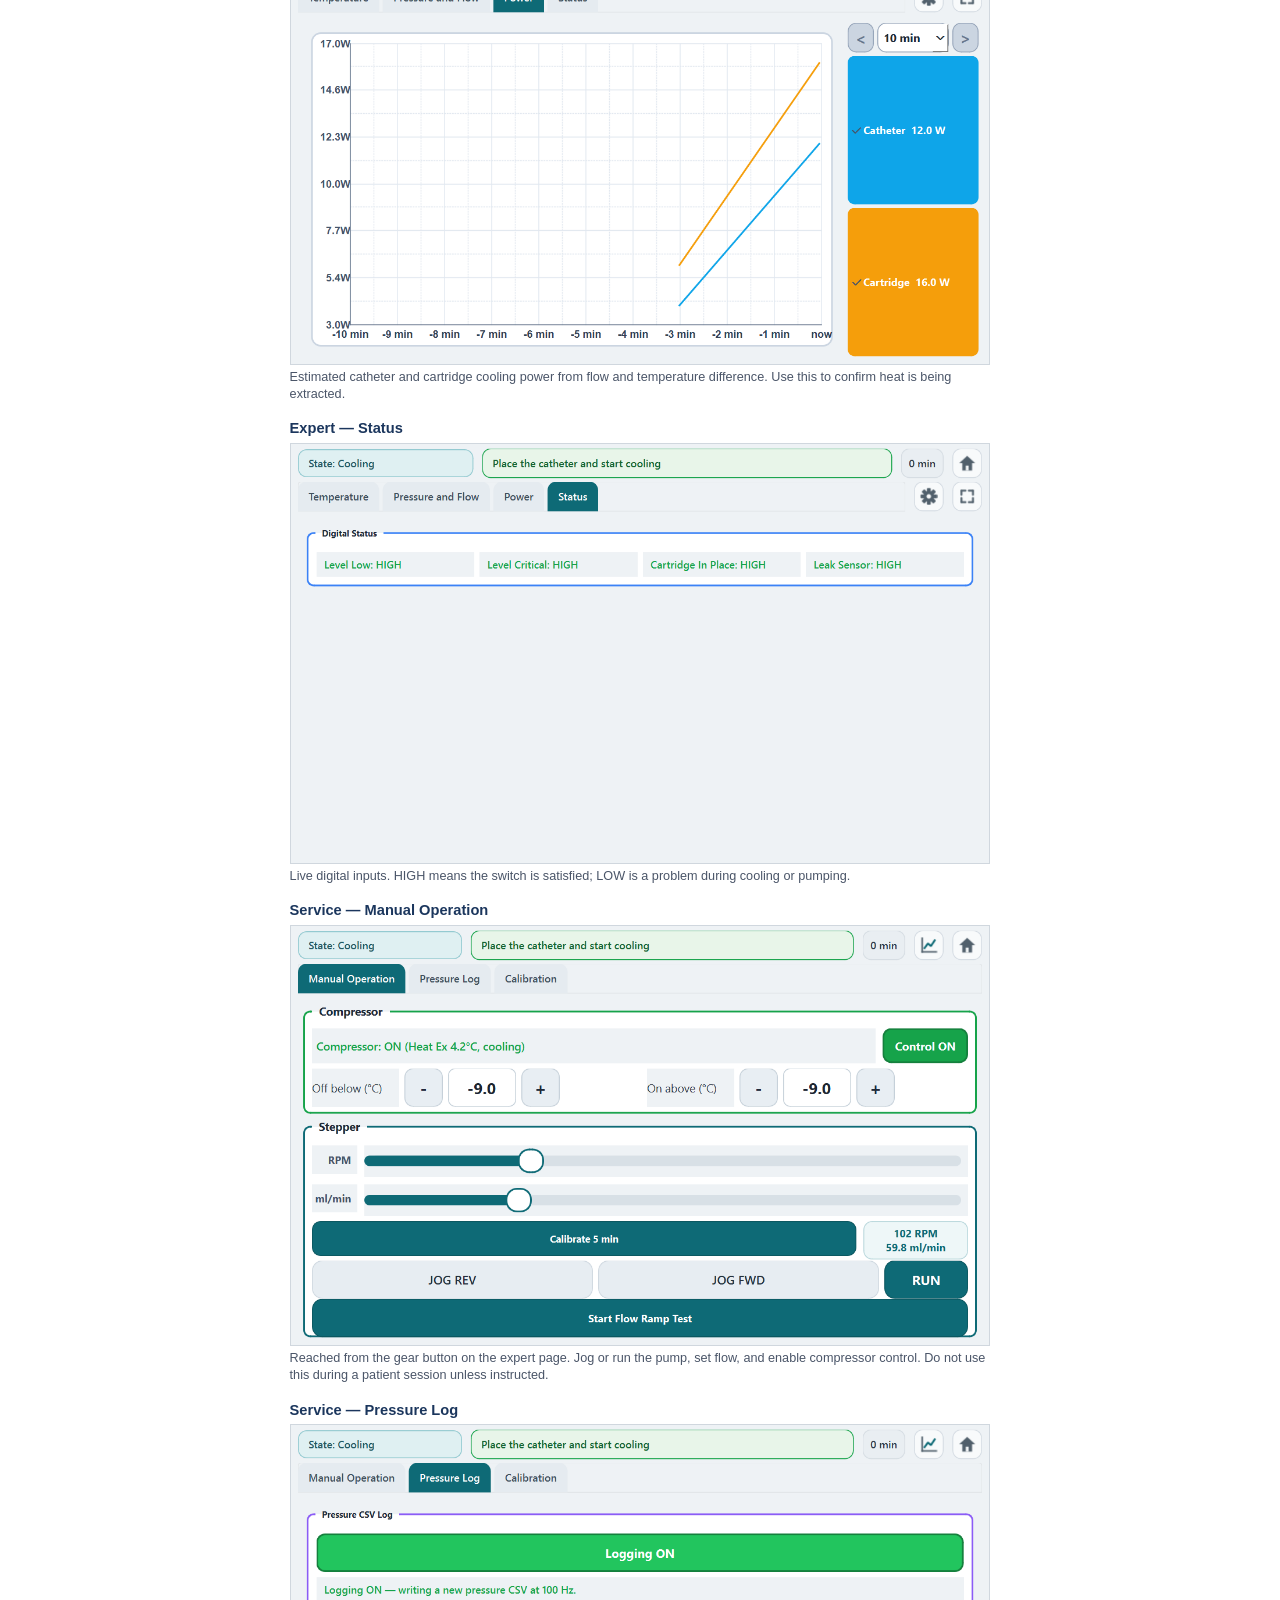
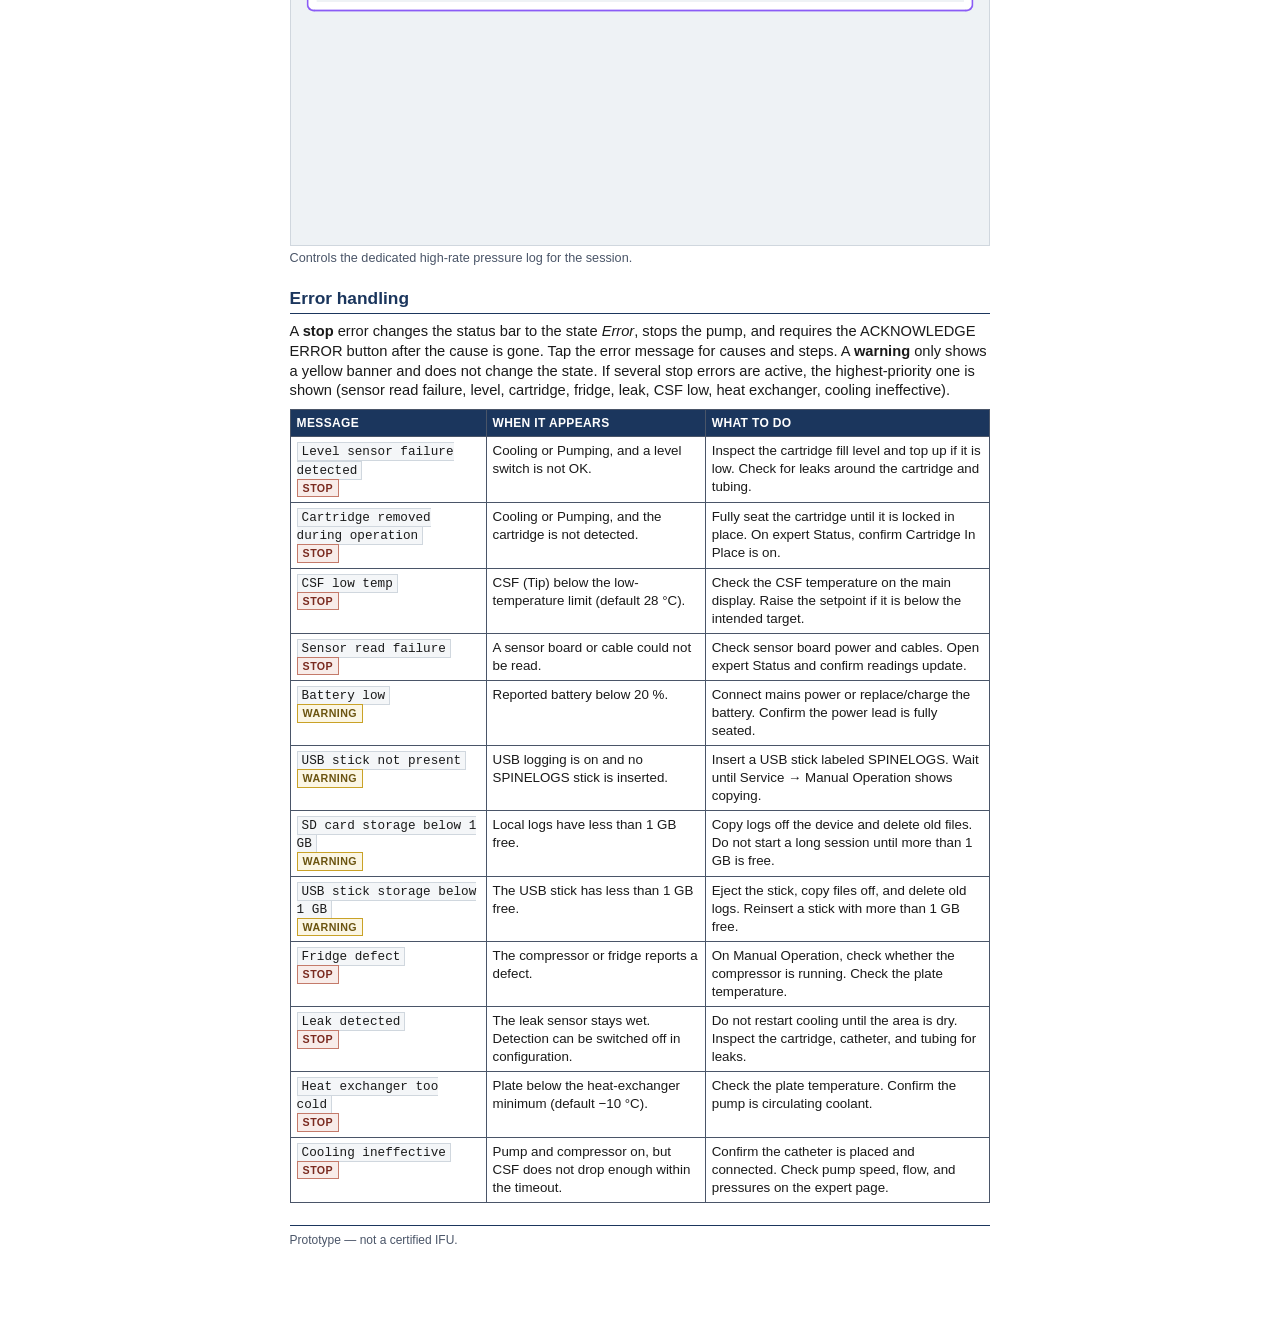
==== commit 7d2d30fb: "remove everythin about thermocuples but leave a sime example for future projects" ====
--- a/docs/Spine_Cooling_Operator_Guide.html
+++ b/docs/Spine_Cooling_Operator_Guide.html
@@ -108,12 +108,6 @@
   <figcaption>Controls the dedicated high-rate pressure log for the session.</figcaption>
 </figure>
 
-<figure>
-  <p class="shot-title">Service — Calibration</p>
-  <img src="screenshots/12_service_calibration.png" alt="Service Calibration tab with two-point temperature table." />
-  <figcaption>Two-point temperature calibration (measured at 0 °C and 100 °C). Apply only after a controlled ice / boiling-water check.</figcaption>
-</figure>
-
 <h2>Error handling</h2>
 <p>
   A <strong>stop</strong> error changes the status bar to the state <em>Error</em>, stops the pump,
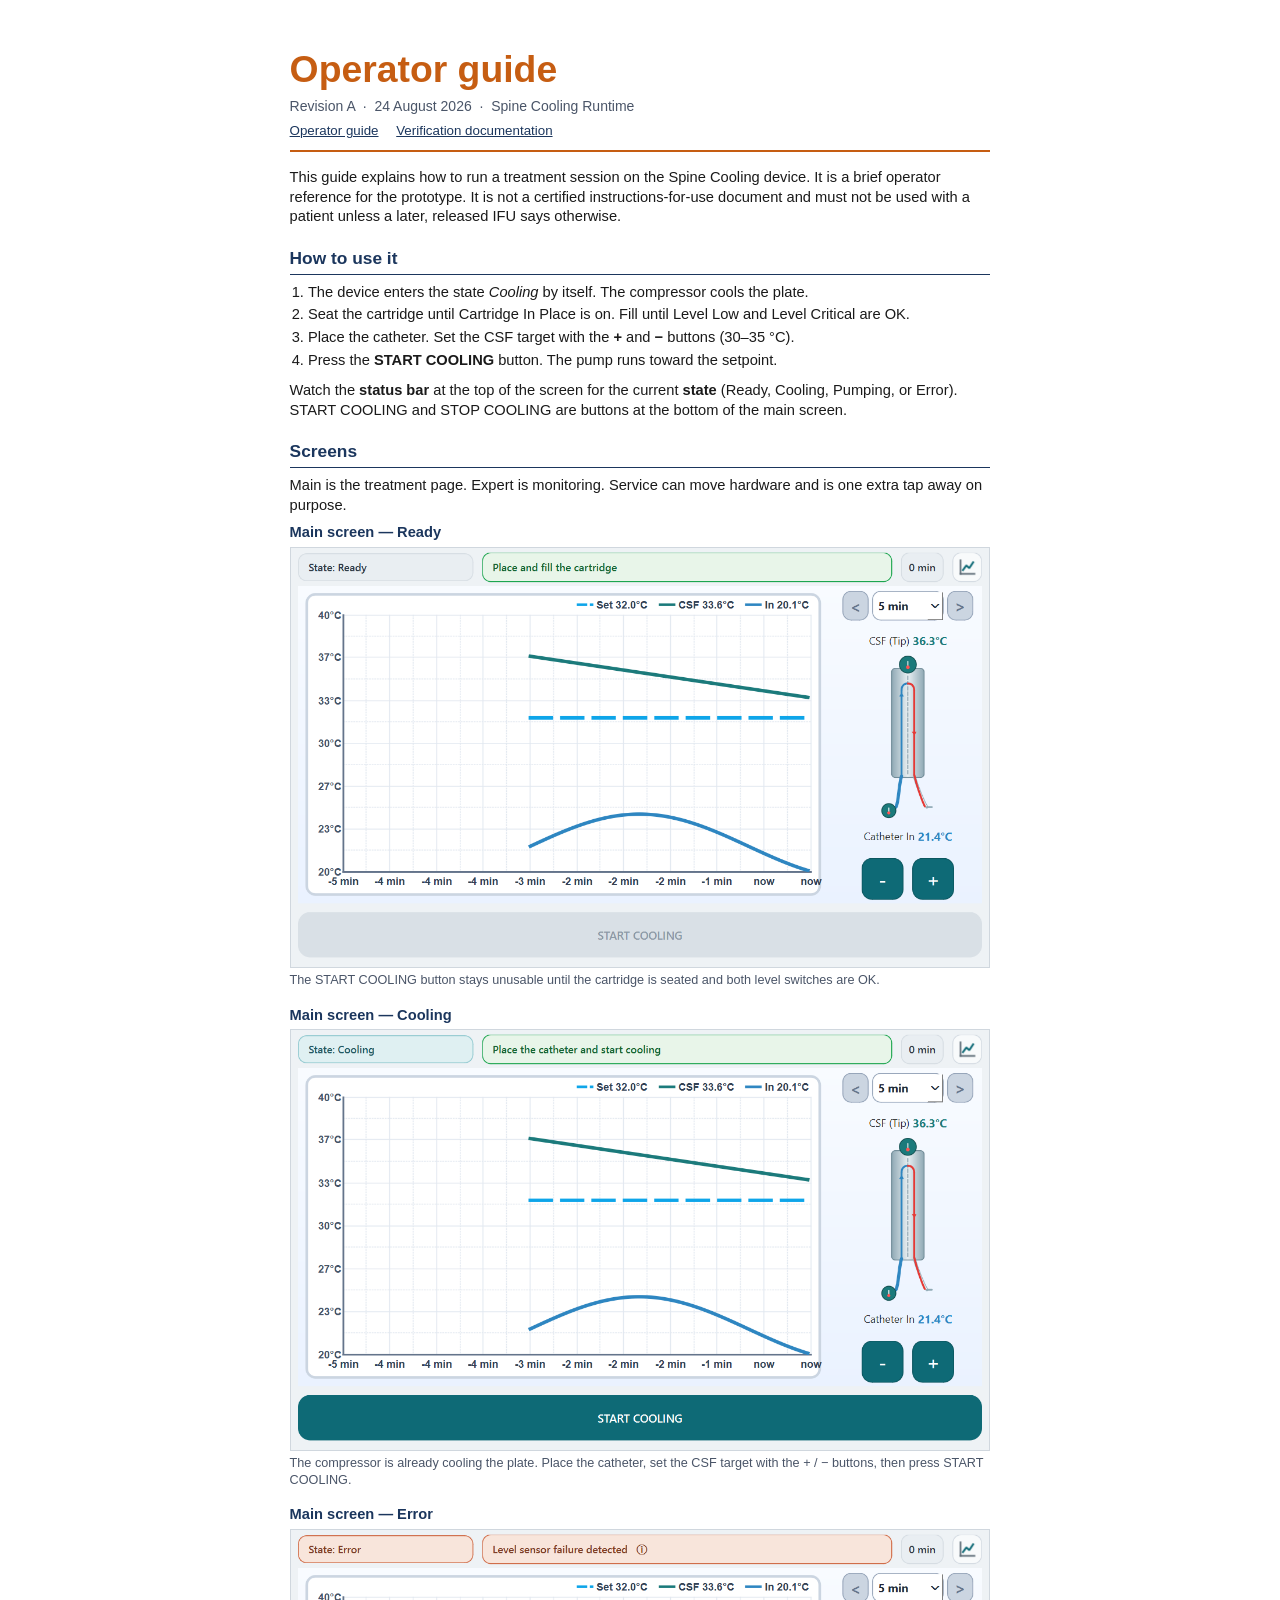
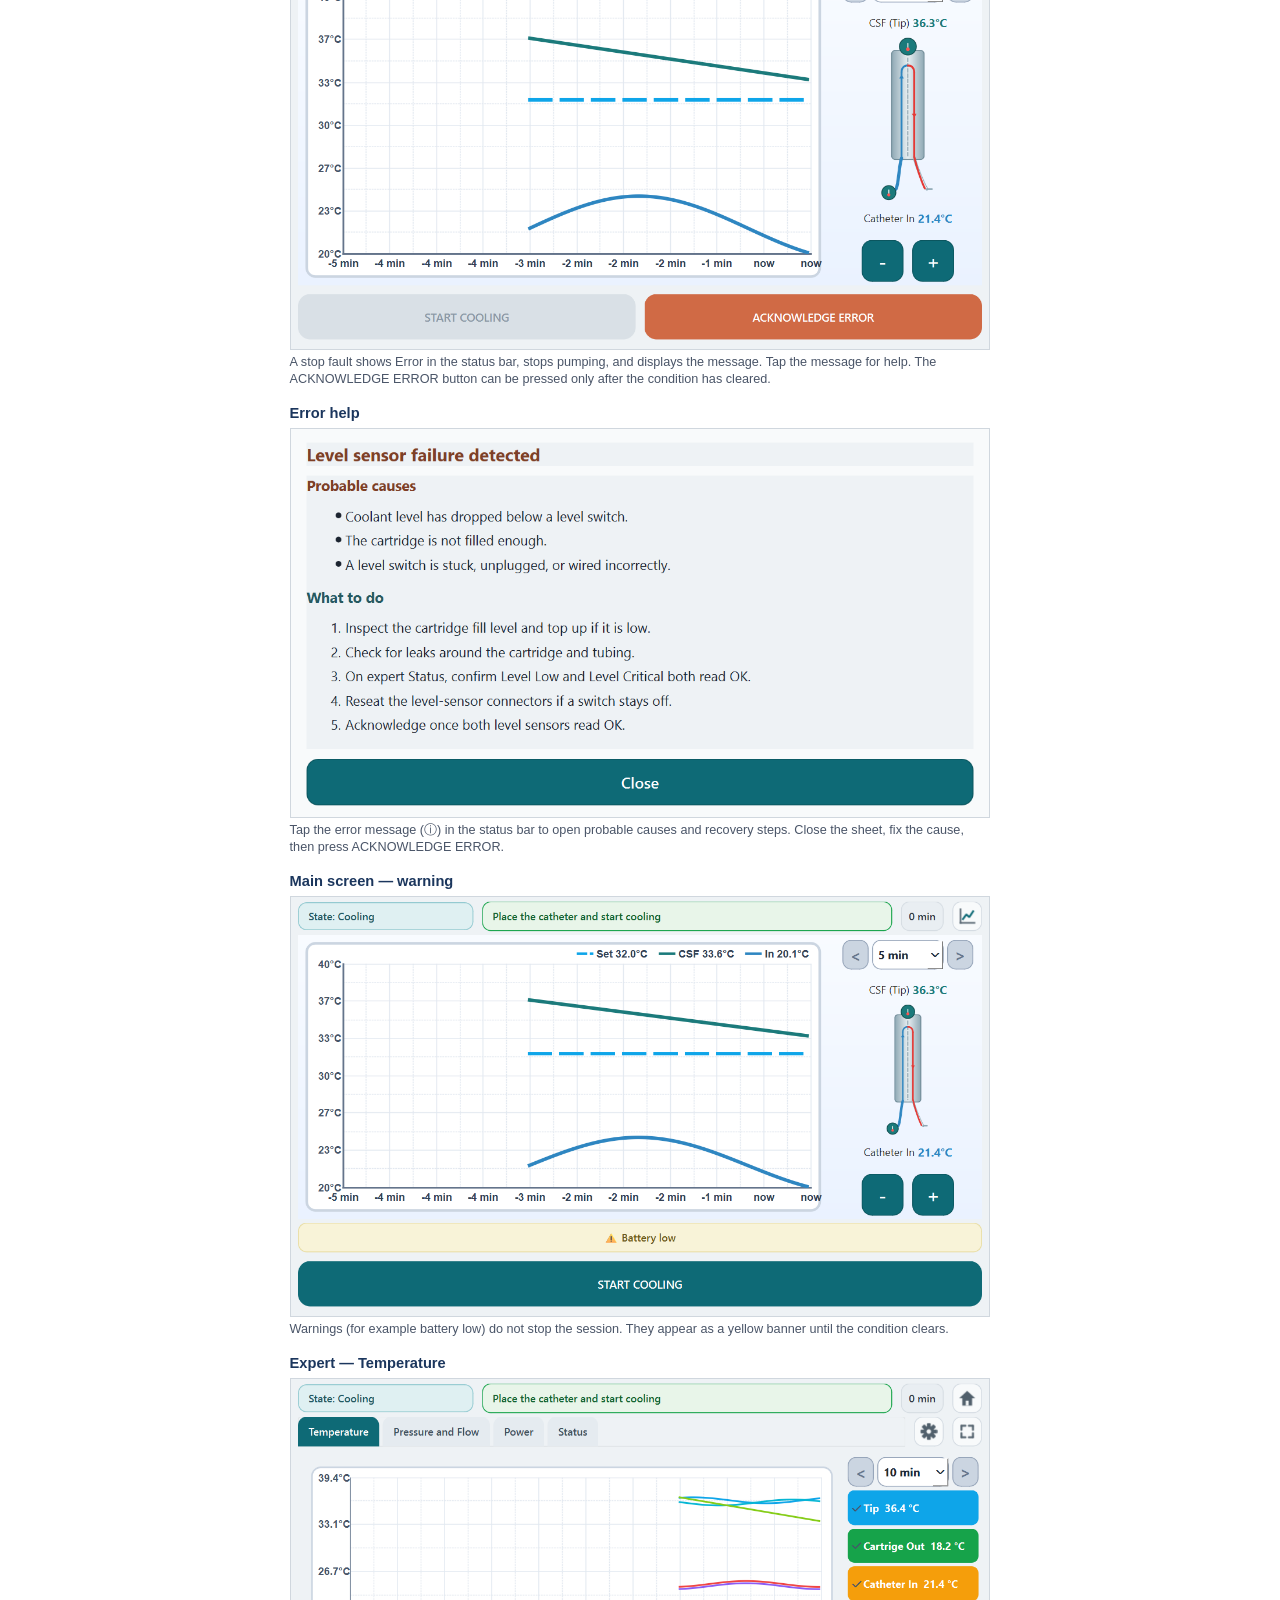
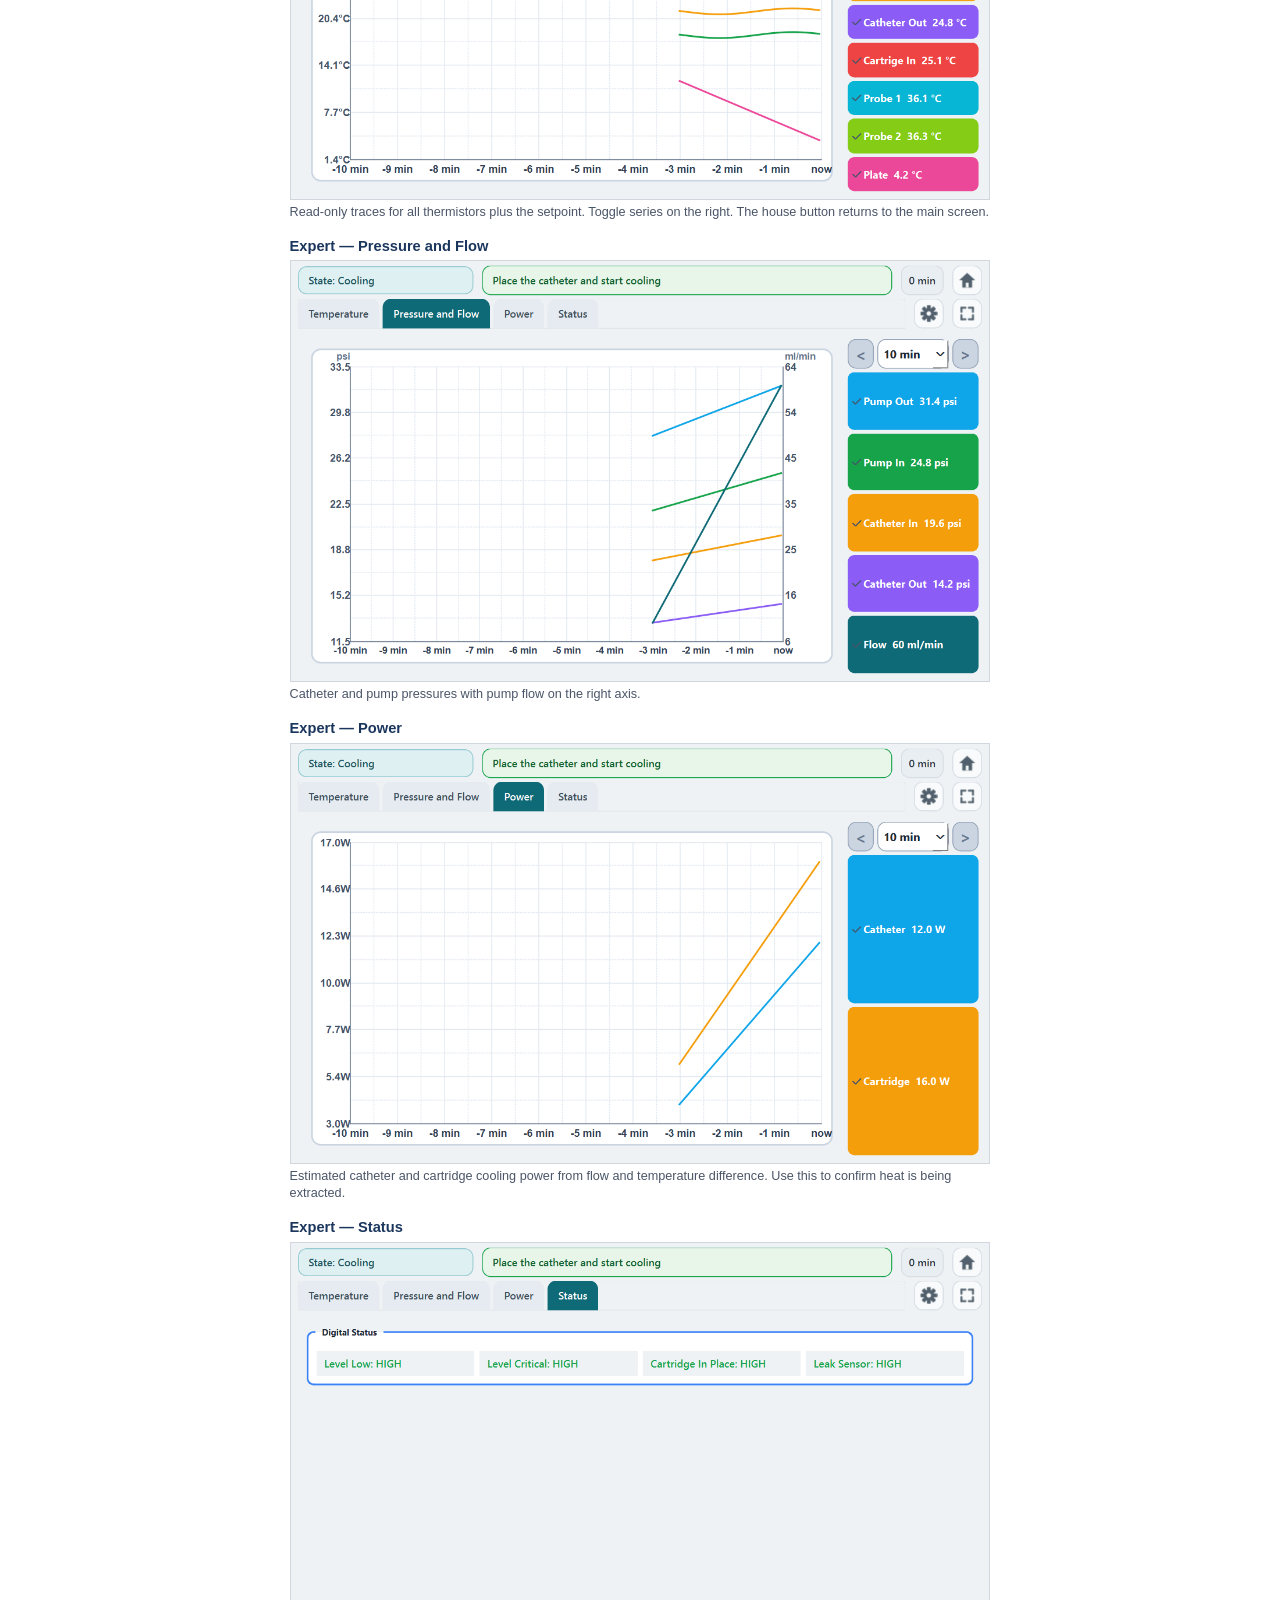
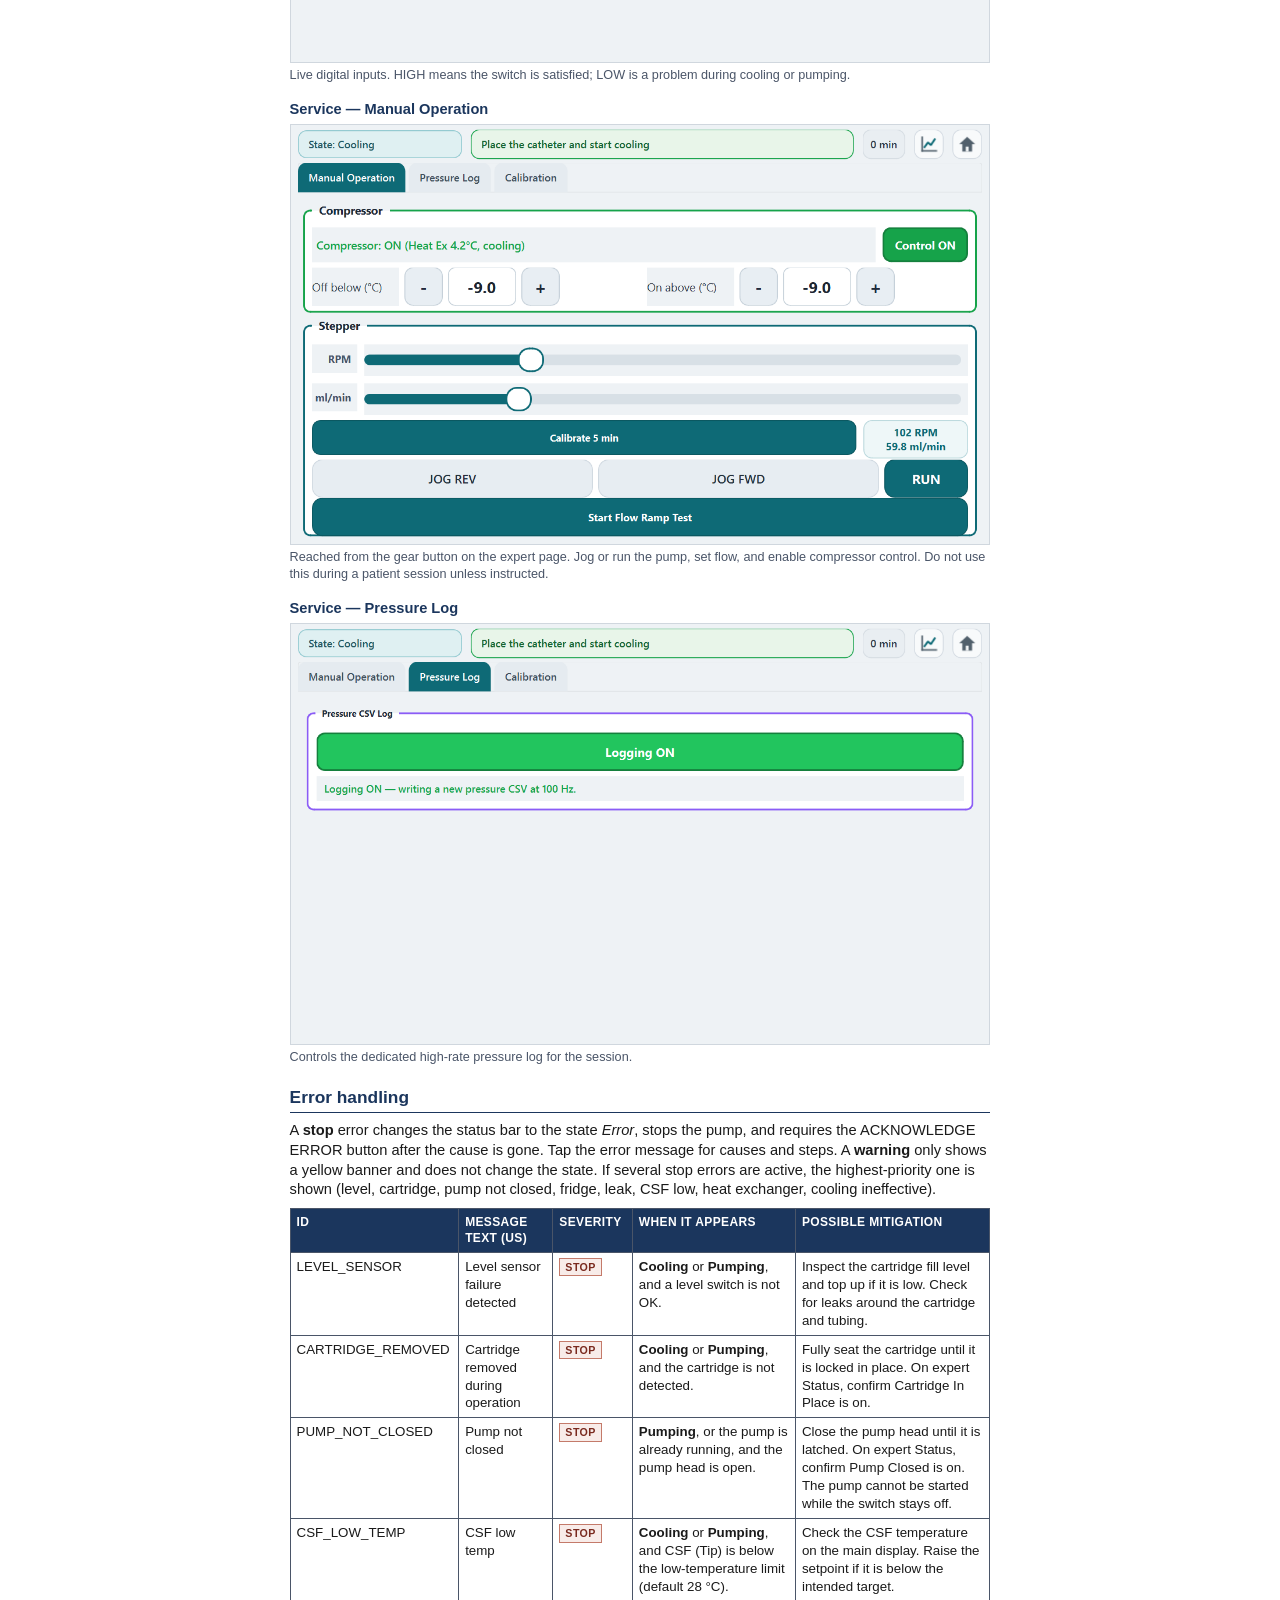
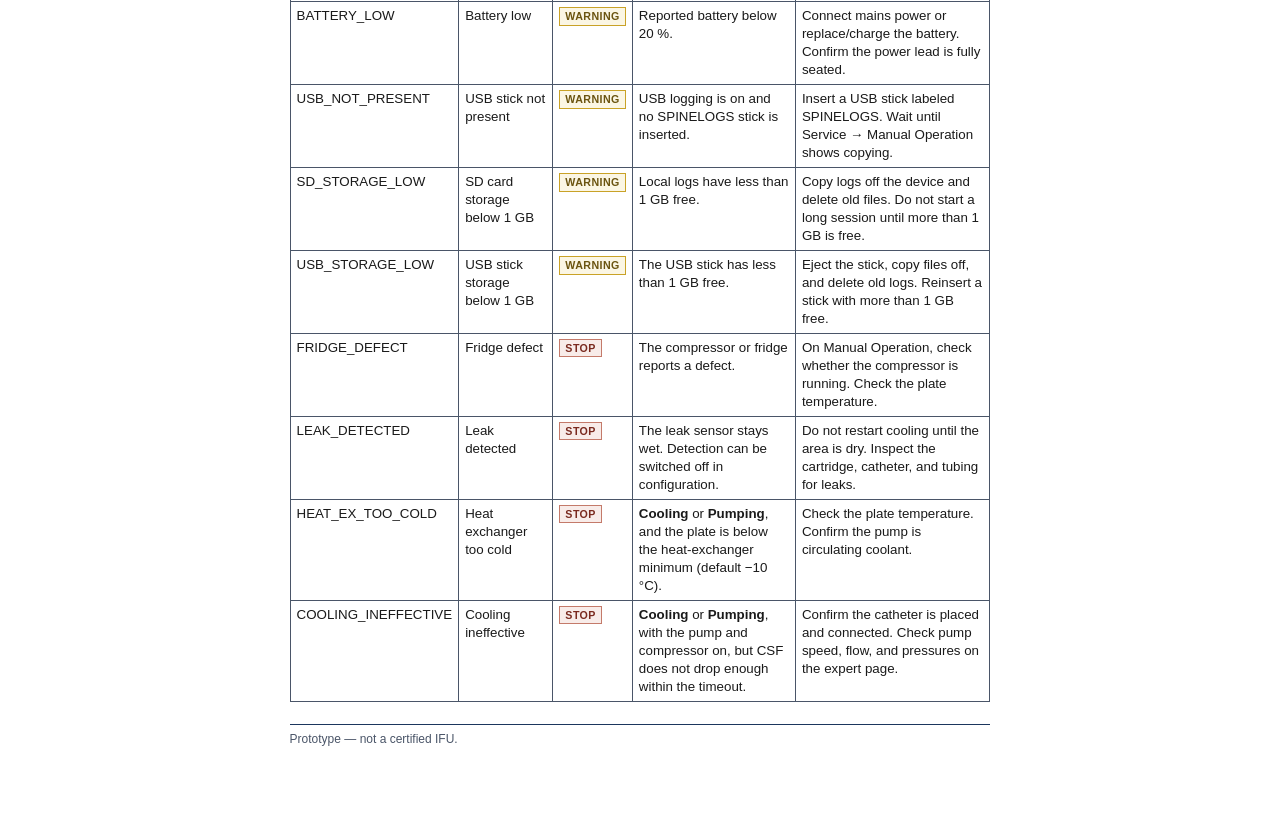
==== commit 517c499a: "clen up step 1" ====
--- a/docs/Spine_Cooling_Operator_Guide.html
+++ b/docs/Spine_Cooling_Operator_Guide.html
@@ -113,77 +113,103 @@
   A <strong>stop</strong> error changes the status bar to the state <em>Error</em>, stops the pump,
   and requires the ACKNOWLEDGE ERROR button after the cause is gone. Tap the error message for
   causes and steps. A <strong>warning</strong> only shows a yellow banner and does not change the
-  state. If several stop errors are active, the highest-priority one is shown (sensor read failure,
-  level, cartridge, fridge, leak, CSF low, heat exchanger, cooling ineffective).
+  state. If several stop errors are active, the highest-priority one is shown (level, cartridge,
+  pump not closed, fridge, leak, CSF low, heat exchanger, cooling ineffective).
 </p>
 
 <table>
   <thead>
     <tr>
-      <th style="width:28%">Message</th>
+      <th>ID</th>
+      <th>Message Text (US)</th>
+      <th>Severity</th>
       <th>When it appears</th>
-      <th>What to do</th>
+      <th>Possible mitigation</th>
     </tr>
   </thead>
   <tbody>
     <tr>
-      <td><span class="msg">Level sensor failure detected</span><br /><span class="badge stop">STOP</span></td>
-      <td>Cooling or Pumping, and a level switch is not OK.</td>
+      <td>LEVEL_SENSOR</td>
+      <td>Level sensor failure detected</td>
+      <td><span class="badge stop">STOP</span></td>
+      <td><strong>Cooling</strong> or <strong>Pumping</strong>, and a level switch is not OK.</td>
       <td>Inspect the cartridge fill level and top up if it is low. Check for leaks around the cartridge and tubing.</td>
     </tr>
     <tr>
-      <td><span class="msg">Cartridge removed during operation</span><br /><span class="badge stop">STOP</span></td>
-      <td>Cooling or Pumping, and the cartridge is not detected.</td>
+      <td>CARTRIDGE_REMOVED</td>
+      <td>Cartridge removed during operation</td>
+      <td><span class="badge stop">STOP</span></td>
+      <td><strong>Cooling</strong> or <strong>Pumping</strong>, and the cartridge is not detected.</td>
       <td>Fully seat the cartridge until it is locked in place. On expert Status, confirm Cartridge In Place is on.</td>
     </tr>
     <tr>
-      <td><span class="msg">CSF low temp</span><br /><span class="badge stop">STOP</span></td>
-      <td>CSF (Tip) below the low-temperature limit (default 28 °C).</td>
+      <td>PUMP_NOT_CLOSED</td>
+      <td>Pump not closed</td>
+      <td><span class="badge stop">STOP</span></td>
+      <td><strong>Pumping</strong>, or the pump is already running, and the pump head is open.</td>
+      <td>Close the pump head until it is latched. On expert Status, confirm Pump Closed is on. The pump cannot be started while the switch stays off.</td>
+    </tr>
+    <tr>
+      <td>CSF_LOW_TEMP</td>
+      <td>CSF low temp</td>
+      <td><span class="badge stop">STOP</span></td>
+      <td><strong>Cooling</strong> or <strong>Pumping</strong>, and CSF (Tip) is below the low-temperature limit (default 28 °C).</td>
       <td>Check the CSF temperature on the main display. Raise the setpoint if it is below the intended target.</td>
     </tr>
     <tr>
-      <td><span class="msg">Sensor read failure</span><br /><span class="badge stop">STOP</span></td>
-      <td>A sensor board or cable could not be read.</td>
-      <td>Check sensor board power and cables. Open expert Status and confirm readings update.</td>
-    </tr>
-    <tr>
-      <td><span class="msg">Battery low</span><br /><span class="badge warn">WARNING</span></td>
+      <td>BATTERY_LOW</td>
+      <td>Battery low</td>
+      <td><span class="badge warn">WARNING</span></td>
       <td>Reported battery below 20 %.</td>
       <td>Connect mains power or replace/charge the battery. Confirm the power lead is fully seated.</td>
     </tr>
     <tr>
-      <td><span class="msg">USB stick not present</span><br /><span class="badge warn">WARNING</span></td>
+      <td>USB_NOT_PRESENT</td>
+      <td>USB stick not present</td>
+      <td><span class="badge warn">WARNING</span></td>
       <td>USB logging is on and no SPINELOGS stick is inserted.</td>
       <td>Insert a USB stick labeled SPINELOGS. Wait until Service → Manual Operation shows copying.</td>
     </tr>
     <tr>
-      <td><span class="msg">SD card storage below 1 GB</span><br /><span class="badge warn">WARNING</span></td>
+      <td>SD_STORAGE_LOW</td>
+      <td>SD card storage below 1 GB</td>
+      <td><span class="badge warn">WARNING</span></td>
       <td>Local logs have less than 1 GB free.</td>
       <td>Copy logs off the device and delete old files. Do not start a long session until more than 1 GB is free.</td>
     </tr>
     <tr>
-      <td><span class="msg">USB stick storage below 1 GB</span><br /><span class="badge warn">WARNING</span></td>
+      <td>USB_STORAGE_LOW</td>
+      <td>USB stick storage below 1 GB</td>
+      <td><span class="badge warn">WARNING</span></td>
       <td>The USB stick has less than 1 GB free.</td>
       <td>Eject the stick, copy files off, and delete old logs. Reinsert a stick with more than 1 GB free.</td>
     </tr>
     <tr>
-      <td><span class="msg">Fridge defect</span><br /><span class="badge stop">STOP</span></td>
+      <td>FRIDGE_DEFECT</td>
+      <td>Fridge defect</td>
+      <td><span class="badge stop">STOP</span></td>
       <td>The compressor or fridge reports a defect.</td>
       <td>On Manual Operation, check whether the compressor is running. Check the plate temperature.</td>
     </tr>
     <tr>
-      <td><span class="msg">Leak detected</span><br /><span class="badge stop">STOP</span></td>
+      <td>LEAK_DETECTED</td>
+      <td>Leak detected</td>
+      <td><span class="badge stop">STOP</span></td>
       <td>The leak sensor stays wet. Detection can be switched off in configuration.</td>
       <td>Do not restart cooling until the area is dry. Inspect the cartridge, catheter, and tubing for leaks.</td>
     </tr>
     <tr>
-      <td><span class="msg">Heat exchanger too cold</span><br /><span class="badge stop">STOP</span></td>
-      <td>Plate below the heat-exchanger minimum (default −10 °C).</td>
+      <td>HEAT_EX_TOO_COLD</td>
+      <td>Heat exchanger too cold</td>
+      <td><span class="badge stop">STOP</span></td>
+      <td><strong>Cooling</strong> or <strong>Pumping</strong>, and the plate is below the heat-exchanger minimum (default −10 °C).</td>
       <td>Check the plate temperature. Confirm the pump is circulating coolant.</td>
     </tr>
     <tr>
-      <td><span class="msg">Cooling ineffective</span><br /><span class="badge stop">STOP</span></td>
-      <td>Pump and compressor on, but CSF does not drop enough within the timeout.</td>
+      <td>COOLING_INEFFECTIVE</td>
+      <td>Cooling ineffective</td>
+      <td><span class="badge stop">STOP</span></td>
+      <td><strong>Cooling</strong> or <strong>Pumping</strong>, with the pump and compressor on, but CSF does not drop enough within the timeout.</td>
       <td>Confirm the catheter is placed and connected. Check pump speed, flow, and pressures on the expert page.</td>
     </tr>
   </tbody>
